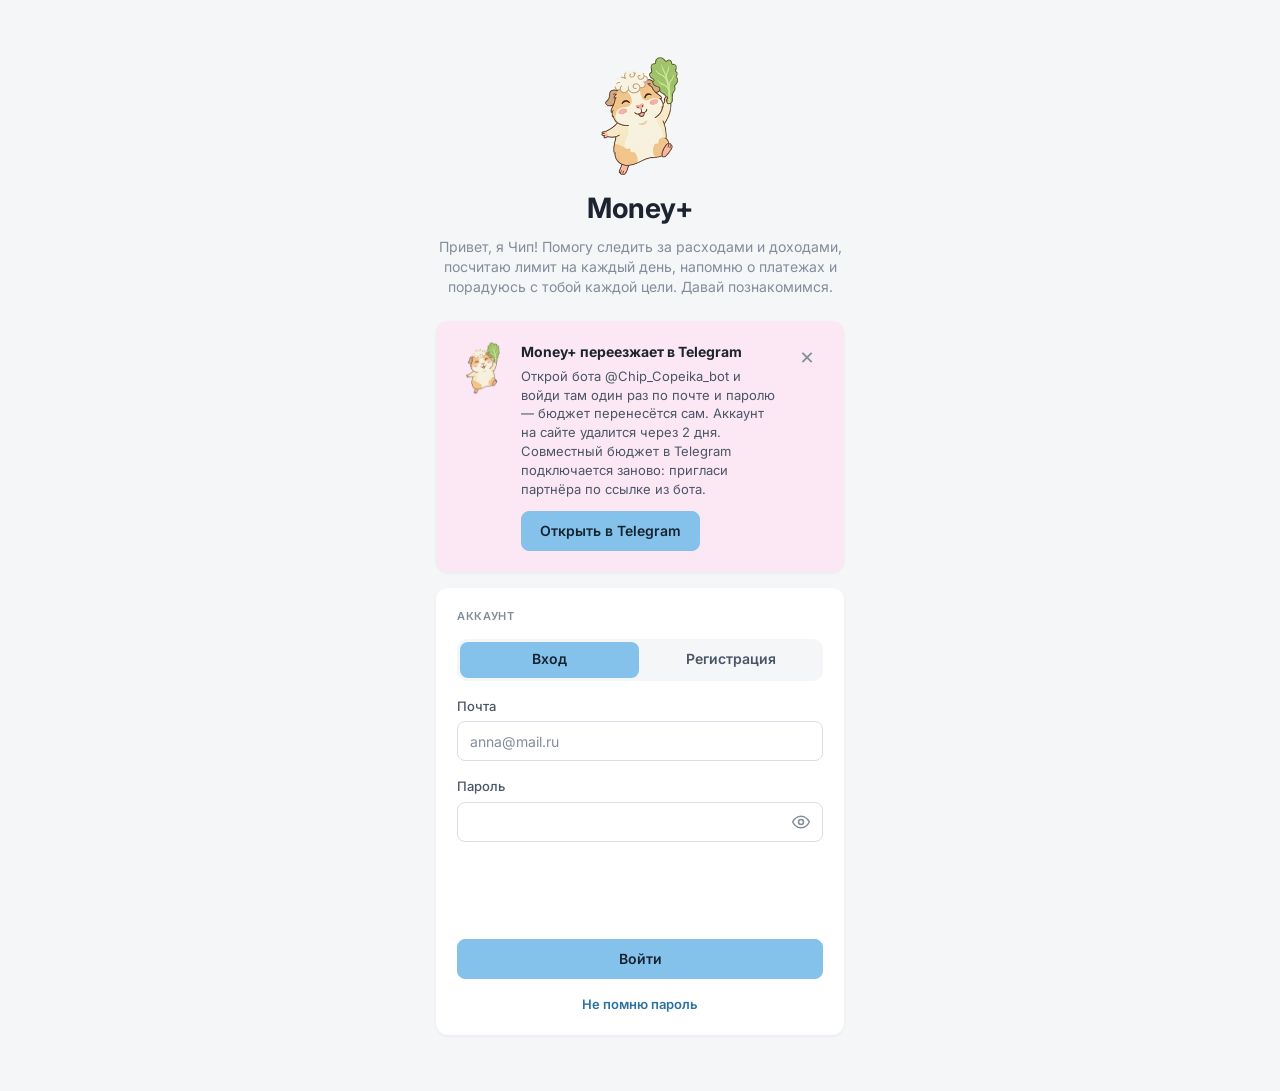
==== index.html @ 6220c26e "Сборка сайта" ====
<!doctype html>
<html lang="ru">
  <head>
    <meta charset="UTF-8" />
    <!-- личное приложение: не показывать в поиске и не использовать как источник (поисковики и AI-боты) -->
    <meta name="robots" content="noindex, nofollow, noarchive, nosnippet, noimageindex" />
    <!-- maximum-scale и user-scalable — без увеличения страницы щипком и при нажатии на поле ввода -->
    <meta name="viewport" content="width=device-width, initial-scale=1, maximum-scale=1, user-scalable=no, viewport-fit=cover" />
    <!-- цвет системной панели совпадает с верхней панелью сайта -->
    <meta name="theme-color" content="#ffffff" media="(prefers-color-scheme: light)" />
    <meta name="theme-color" content="#1d2530" media="(prefers-color-scheme: dark)" />
    <!-- iPhone: открывать с экрана «Домой» как отдельное приложение -->
    <meta name="apple-mobile-web-app-capable" content="yes" />
    <meta name="mobile-web-app-capable" content="yes" />
    <meta name="apple-mobile-web-app-title" content="Money+" />
    <meta name="apple-mobile-web-app-status-bar-style" content="default" />
    <link rel="apple-touch-icon" href="./icons/apple-touch-icon.png" />
    <link rel="icon" href="data:image/svg+xml,%3Csvg xmlns='http://www.w3.org/2000/svg' viewBox='-3 -3 30 30'%3E%3Crect x='-3' y='-3' width='30' height='30' rx='8' fill='%23eb84c2' fill-opacity='0.3'/%3E%3Cg fill='none' stroke='%23eb84c2' stroke-width='1.9' stroke-linecap='round' stroke-linejoin='round'%3E%3Cpath d='M14.5 5.5H10.5C9.094 5.5 7.726 5.955 6.601 6.799C5.475 7.642 4.654 8.827 4.26 10.177C3.865 11.527 3.919 12.968 4.413 14.284C4.907 15.601 5.815 16.721 7 17.478L7.288 19.216C7.358 19.639 7.393 19.851 7.49 20.014C7.603 20.203 7.775 20.349 7.98 20.43C8.158 20.5 8.372 20.5 8.802 20.5C9.199 20.5 9.398 20.5 9.566 20.438C9.761 20.366 9.928 20.235 10.045 20.064C10.145 19.916 10.195 19.724 10.291 19.337L10.5 18.5H13.5L13.71 19.337C13.806 19.723 13.854 19.917 13.955 20.064C14.072 20.235 14.239 20.366 14.434 20.438C14.602 20.5 14.801 20.5 15.198 20.5C15.628 20.5 15.842 20.5 16.019 20.43C16.224 20.349 16.396 20.203 16.509 20.014C16.607 19.851 16.642 19.639 16.712 19.216L17 17.478C18.118 16.764 18.992 15.725 19.502 14.5L20.392 14.322C21.162 14.168 21.547 14.091 21.773 13.814C22 13.538 22 13.145 22 12.361V12.061C22 11.311 22 10.937 21.788 10.665C21.576 10.395 21.213 10.303 20.485 10.121L20 10C20 8.5 18.833 7.167 18 6.5V3.5H17.736C16.366 3.5 15.113 4.274 14.5 5.5Z'/%3E%3Cpath d='M15.875 9.75H15.75M2 8V10C2 10.53 2.211 11.039 2.586 11.414C2.961 11.789 3.47 12 4 12M16 9.75C16 9.816 15.974 9.88 15.927 9.927C15.88 9.974 15.816 10 15.75 10C15.684 10 15.62 9.974 15.573 9.927C15.526 9.88 15.5 9.816 15.5 9.75C15.5 9.684 15.526 9.62 15.573 9.573C15.62 9.526 15.684 9.5 15.75 9.5C15.816 9.5 15.88 9.526 15.927 9.573C15.974 9.62 16 9.684 16 9.75Z'/%3E%3C/g%3E%3C/svg%3E" />
    <link rel="preconnect" href="https://fonts.googleapis.com" />
    <link rel="preconnect" href="https://fonts.gstatic.com" crossorigin />
    <link href="https://fonts.googleapis.com/css2?family=Inter:wght@400;500;600;700;800&display=swap" rel="stylesheet" />
    <title>Money+</title>
    <script type="module" crossorigin src="./assets/index-bLf1wdn5.js"></script>
    <link rel="stylesheet" crossorigin href="./assets/index-Do-2BGLu.css">
  <link rel="manifest" href="./manifest.webmanifest"></head>
  <body>
    <div id="root"></div>
  </body>
</html>
---- assets/index-Do-2BGLu.css ----
:root{--pink: #eb84c2;--green: #c2eb84;--blue: #84c2eb;--ink: #16232f;--bg: #f4f6f8;--bg-soft: #f7f9fb;--card: #ffffff;--text: #1c2430;--text-2: #4a5566;--muted: #838c9a;--line: #e9edf1;--input-line: #d8dee5;--accent: var(--blue);--accent-2: #2b72a0;--accent-soft: #e5f2fb;--highlight: #fce8f4;--on-accent: var(--ink);--hero: linear-gradient(135deg, var(--blue) 0%, #b6a6e0 50%, var(--pink) 100%);--hero-label: var(--ink);--bar: linear-gradient(90deg, var(--blue), var(--green));--brand-bg: rgb(235 132 194 / .3);--brand-fg: var(--pink);--shadow: 0 1px 3px rgb(22 35 47 / .06);--pop-shadow: 0 8px 30px rgb(22 35 47 / .16);--backdrop: rgb(22 35 47 / .45);--warn: #b7791f;--warn-soft: #fdf5e6;--danger: #c93f6a;--danger-soft: #fdecf2;--income: #4c7a12;--radius: 12px;color-scheme:light}@media(prefers-color-scheme:dark){:root{--bg: #141a21;--bg-soft: #18202a;--card: #1d2530;--text: #eef2f6;--text-2: #c3ccd6;--muted: #8f9aa8;--line: #2a3542;--input-line: #36424f;--accent: var(--blue);--accent-2: var(--blue);--accent-soft: #1f3443;--highlight: #3a2434;--on-accent: var(--ink);--hero-label: var(--ink);--shadow: none;--pop-shadow: 0 8px 30px rgb(0 0 0 / .45);--backdrop: rgb(0 0 0 / .55);--warn: #f0b04a;--warn-soft: #3a2f22;--danger: #f08aa8;--danger-soft: #45222f;--income: var(--green);color-scheme:dark}}*{box-sizing:border-box}body{margin:0;background:var(--bg);color:var(--text);font:14px/1.45 Inter,system-ui,-apple-system,Segoe UI,Roboto,sans-serif;-webkit-tap-highlight-color:transparent}button,input,select{font:inherit;color:inherit}button{cursor:pointer}button:disabled{cursor:default;opacity:.45}h1,h2,h3{margin:0}.neg{color:var(--danger)}.pos{color:var(--income)}.muted{color:var(--muted);font-weight:400}.small{font-size:12px}.hint{color:var(--muted);font-size:13px;margin:0}.empty{color:var(--muted);text-align:center;padding:20px 0;margin:0}.error{color:var(--danger);font-size:12px}.topbar{position:sticky;top:0;z-index:5;background:var(--card);border-bottom:1px solid var(--line)}.topbar-inner{max-width:1200px;margin:0 auto;height:60px;padding:0 24px;display:flex;align-items:center;gap:24px}.brand{display:flex;align-items:center;gap:10px;background:none;border:none;padding:0}.brand-name{font-weight:700;font-size:16px}.brand-mark{width:32px;height:32px;border-radius:9px;flex:none;display:grid;place-items:center;background:var(--brand-bg);color:var(--brand-fg);font-weight:800;font-size:17px}.brand-mark.big{width:56px;height:56px;border-radius:16px;font-size:28px;margin:0 auto 16px}.topnav{display:flex;gap:4px;flex:1}.topnav button{background:none;border:none;border-radius:8px;padding:8px 12px;color:var(--text-2);font-weight:500}.topnav button:hover{background:var(--bg)}.topnav button.active{background:var(--accent-soft);color:var(--accent-2);font-weight:600}.top-actions{display:flex;align-items:center;gap:12px;margin-left:auto}.bell{position:relative;width:40px;height:40px;border-radius:50%;border:1px solid var(--input-line);background:var(--card);font-size:16px}.badge{position:absolute;top:-4px;right:-6px;background:var(--pink);color:var(--ink);font-size:11px;font-weight:700;min-width:18px;height:18px;border-radius:9px;padding:0 5px;line-height:18px}.avatar{width:38px;height:38px;border-radius:50%;flex:none;border:none;background:var(--green);color:var(--ink);font-weight:700;font-size:13px}.page{max-width:1200px;margin:0 auto;padding:24px 24px 48px}.page-head{display:flex;justify-content:space-between;align-items:flex-end;gap:16px;margin-bottom:20px;flex-wrap:wrap}.page-head h1{font-size:28px;font-weight:700;letter-spacing:-.01em}.page-sub{color:var(--muted);margin-top:4px}.page-sub:first-letter{text-transform:uppercase}.grid{display:grid;grid-template-columns:minmax(0,1fr) minmax(0,1fr);gap:16px;align-items:start}.col{display:flex;flex-direction:column;gap:16px;min-width:0}.plan-grid{display:grid;grid-template-columns:minmax(0,1fr) minmax(0,1fr);gap:16px;align-items:stretch}.plan-grid>.plan-wide{grid-column:1 / -1}.plan-calc .calc-row{padding:10px 0}.plan-calc .calc-row.sub{padding:0 0 10px;margin-top:-6px}.plan-calc .calc-row.total{padding-top:14px}@media(max-width:900px){.plan-grid{grid-template-columns:minmax(0,1fr)}}.card{background:var(--card);border-radius:var(--radius);padding:20px;box-shadow:var(--shadow);border:1px solid transparent}.card-head{display:flex;justify-content:space-between;align-items:center;gap:8px;margin-bottom:14px}.card-title{display:flex;align-items:center;gap:6px;font-size:11px;font-weight:600;letter-spacing:.06em;text-transform:uppercase;color:var(--muted)}.card-tools{margin-bottom:12px}.banner{display:flex;flex-direction:column;gap:4px;width:100%;text-align:left;background:var(--highlight);margin-bottom:16px}.banner span{color:var(--text-2);font-size:13px}.note{background:var(--bg-soft);border-radius:8px;padding:12px 14px;margin-top:14px;color:var(--text-2);font-size:13px}.hero{background:var(--hero);color:var(--on-accent);padding:28px 24px}.hero.over{background:var(--danger);color:#fff}.hero.over .hero-label{color:#fff}.hero-label{color:var(--hero-label);font-weight:500}.hero-value{font-size:40px;font-weight:700;letter-spacing:-.02em;margin:6px 0}.hero-sub{opacity:.85;font-size:13px}.hero{display:flex;flex-direction:column;align-items:flex-start}.hero-row{display:flex;align-items:stretch;gap:32px;align-self:stretch}.hero-main{flex:none;display:flex;flex-direction:column;align-items:flex-start}.hero-side{flex:1;min-width:0;display:flex;flex-direction:column;justify-content:center;padding-left:32px;border-left:1px solid currentColor;border-left-color:color-mix(in srgb,currentColor 30%,transparent)}.hero-fact{display:flex;justify-content:space-between;align-items:baseline;gap:12px;padding:14px 0}.hero-fact+.hero-fact{border-top:1px solid color-mix(in srgb,currentColor 30%,transparent)}.hero-fact span{font-size:14px;opacity:.85}.hero-fact strong{font-size:26px;font-weight:700;letter-spacing:-.01em}@media(max-width:600px){.hero-row{gap:16px}.hero-side{padding-left:16px}.hero-fact{flex-direction:column;align-items:flex-start;gap:2px;padding:8px 0}.hero-fact span{font-size:12px}.hero-fact strong{font-size:16px}}.stats{display:grid;grid-template-columns:minmax(0,1fr) minmax(0,1fr);gap:16px}.stats.wide{margin-bottom:16px}.stat .card-head{margin-bottom:6px}.stat-value{font-size:22px;font-weight:700}.stat-sub{color:var(--muted);font-size:12px;margin-top:2px}.help{position:relative;display:inline-grid;place-items:center;width:16px;height:16px;border-radius:50%;border:1.5px solid var(--accent-2);color:var(--accent-2);font-size:10px;font-weight:700;letter-spacing:0;cursor:help;flex:none}.help-pop{position:fixed;z-index:60;background:var(--card);color:var(--text);box-shadow:var(--pop-shadow);border-radius:10px;padding:12px 14px;font-size:13px;font-weight:400;line-height:1.45;text-transform:none;letter-spacing:normal;text-align:left;white-space:normal;pointer-events:auto}.help-pop:before{content:"";position:absolute;top:-6px;left:calc(var(--arrow, 24px) - 6px);width:12px;height:12px;background:var(--card);transform:rotate(45deg);box-shadow:-2px -2px 4px #0000000a}.help-pop.above:before{top:auto;bottom:-6px;box-shadow:2px 2px 4px #0000000a}.btn{display:inline-flex;align-items:center;justify-content:center;gap:6px;height:40px;padding:0 18px;border-radius:8px;border:1px solid var(--input-line);background:var(--card);font-weight:600;white-space:nowrap}.btn.primary{background:var(--accent);border-color:var(--accent);color:var(--on-accent)}.btn.primary:hover:not(:disabled){filter:brightness(.93)}.btn.outline{border-color:var(--accent-2);color:var(--accent-2)}.btn.outline:hover:not(:disabled){background:var(--accent-soft)}.btn.danger{color:var(--danger);border-color:var(--input-line)}.btn.small{height:32px;padding:0 12px;font-size:13px}.btn.wide{width:100%;white-space:normal;text-align:center;height:auto;min-height:40px;padding-top:8px;padding-bottom:8px}.btn-row{display:flex;gap:8px;flex-wrap:wrap}.add-btn{width:100%;height:48px;font-size:15px}.add-line{width:100%;margin-top:12px}.link{background:none;border:none;color:var(--accent-2);padding:0;font-size:13px;font-weight:600}.icon-btn{background:none;border:none;font-size:18px;width:32px;height:32px;border-radius:8px;color:var(--muted);flex:none}.icon-btn:hover:not(:disabled){background:var(--bg);color:var(--text)}.fab{position:fixed;right:16px;bottom:84px;z-index:4;background:var(--accent);color:var(--on-accent);border:none;border-radius:28px;padding:14px 22px;font-weight:600;font-size:15px;box-shadow:0 6px 20px #16232f40}.seg{display:grid;grid-auto-flow:column;grid-auto-columns:1fr;background:var(--bg);border-radius:10px;padding:3px;gap:3px}.seg button{border:none;background:none;border-radius:8px;height:36px;padding:0 14px;font-weight:600;color:var(--text-2)}.seg button:hover:not(.active):not(:disabled){color:var(--text)}.seg button.active{background:var(--accent);color:var(--on-accent)}.toggle{position:relative;display:inline-flex;align-items:center;gap:10px;cursor:pointer;flex:none}.toggle input{position:absolute;opacity:0;width:0;height:0}.toggle-track{width:38px;height:22px;border-radius:11px;background:var(--input-line);position:relative;transition:background .15s}.toggle-track:after{content:"";position:absolute;top:3px;left:3px;width:16px;height:16px;border-radius:50%;background:#fff;box-shadow:0 1px 2px #0003;transition:transform .15s}.toggle input:checked+.toggle-track{background:var(--accent-2)}.toggle input:checked+.toggle-track:after{transform:translate(16px)}.toggle input:focus-visible+.toggle-track{outline:2px solid var(--accent-2);outline-offset:2px}.form{display:grid;gap:16px}label{display:grid;gap:6px;font-size:13px;color:var(--text-2);font-weight:500}.label-line{display:flex;align-items:center;gap:6px}.savings-field{display:grid;gap:6px;font-size:13px;color:var(--text-2);font-weight:500}.savings-field>*{min-width:0;max-width:100%}.savings-field .seg{margin-left:auto;padding:2px}.savings-field .seg button{height:26px;padding:0 10px;font-size:13px}.field-label{font-size:13px;color:var(--text-2);font-weight:500;margin-bottom:6px}.row{display:grid;grid-template-columns:1fr 1fr;gap:12px}input,select{width:100%;height:40px;padding:0 12px;border:1px solid var(--input-line);border-radius:8px;background:var(--card);font-size:14px;color:var(--text);font-weight:400}input::placeholder{color:var(--muted)}input:focus,select:focus{outline:none;border-color:var(--accent-2);box-shadow:0 0 0 3px var(--accent-soft)}.money-input{position:relative}.money-input input{padding-right:30px}.money-input span{position:absolute;right:12px;top:50%;transform:translateY(-50%);color:var(--muted);pointer-events:none}.chips{display:flex;flex-wrap:wrap;gap:8px}.chip{border:1px solid var(--input-line);background:var(--card);border-radius:8px;padding:6px 12px;font-size:13px}.chip:hover{border-color:var(--accent-2)}.chip.active{background:var(--accent-soft);border-color:var(--accent-2);color:var(--accent-2);font-weight:600}.chip.add{border-style:dashed;border-color:var(--accent-2);color:var(--accent-2)}.new-cat{display:flex;gap:8px;align-items:center;margin-top:10px}.form-actions{display:flex;flex-direction:row-reverse;justify-content:flex-end;gap:8px}.list{list-style:none;margin:0;padding:0}.list-item{display:flex;align-items:center;gap:12px;padding:12px 8px;margin:0 -8px;border-radius:8px}.list-item+.list-item{border-top:1px solid var(--line)}.list-item.clickable{cursor:pointer}.list-item.clickable:hover{background:var(--bg-soft)}.list-item.overdue{background:var(--danger-soft);border-top-color:transparent}.list-item.soon{background:var(--warn-soft);border-top-color:transparent}.list-item.overdue+.list-item,.list-item.soon+.list-item{border-top-color:transparent}.list-item.inactive{opacity:.5}.grow{flex:1;min-width:0}.title{font-weight:500;overflow:hidden;text-overflow:ellipsis;white-space:nowrap}.sub{color:var(--muted);font-size:12px}.right{display:flex;flex-direction:column;align-items:flex-end;gap:6px}.amount{font-weight:600;white-space:nowrap}.days section+section{margin-top:16px}.day-head{display:flex;justify-content:space-between;color:var(--muted);font-size:12px;font-weight:500;padding-bottom:4px}.day-head span:first-child:first-letter{text-transform:uppercase}.cats{list-style:none;padding:0;margin:0;display:grid;gap:2px}.cat{padding:8px;border-radius:8px;margin:0 -8px}.cat.clickable{cursor:pointer}.cat.clickable:hover{background:var(--bg-soft)}.cat.active{background:var(--accent-soft)}.cat-line{display:flex;justify-content:space-between;gap:8px;margin-bottom:6px}.progress{height:6px;background:var(--line);border-radius:3px;overflow:hidden}.progress-fill{height:100%;border-radius:3px;background:var(--bar)}.progress-fill.warn{background:var(--warn)}.progress-fill.over{background:var(--danger)}.edit-cat{padding:8px;gap:8px}.edit-cat input{height:36px}.edit-cat .money-input{width:140px;flex:none}.edit-cat .money-input input::placeholder{font-size:12px}.calc-row{display:flex;justify-content:space-between;padding:4px 0}.calc-row.sub{color:var(--muted);font-size:12px;padding-top:0}.calc-row.total{border-top:1px solid var(--line);margin-top:8px;padding-top:12px;font-weight:700;font-size:15px}.month-switch{display:flex;align-items:center;gap:4px;background:var(--card);border-radius:10px;padding:4px;box-shadow:var(--shadow)}.month-switch span{min-width:130px;text-align:center;font-weight:600}.month-switch span:first-letter{text-transform:uppercase}.goal-grid{display:grid;grid-template-columns:repeat(auto-fill,minmax(300px,1fr));gap:16px}.goal-head{display:flex;align-items:center;gap:12px;cursor:pointer}.goal-amounts{margin:16px 0 8px;font-size:20px}.goal-note{color:var(--text-2);font-size:13px;margin:10px 0 16px}.goal.done{border-color:var(--income)}.goal.done .goal-note{color:var(--income);font-weight:600}.goal-mini .cat-line{margin-bottom:6px}.empty-goals{text-align:center;color:var(--muted)}.add-card{display:flex;flex-direction:column;align-items:center;justify-content:center;gap:8px;min-height:180px;border:1.5px dashed var(--accent-2);background:transparent;box-shadow:none;color:var(--accent-2);font-weight:600}.add-card:hover{background:var(--accent-soft)}.add-plus{font-size:28px;line-height:1}.modal-backdrop{position:fixed;inset:0;z-index:10;background:var(--backdrop);display:flex;align-items:center;justify-content:center;padding:16px}.modal{background:var(--card);width:100%;max-width:520px;max-height:92vh;max-height:92dvh;overflow-y:auto;overscroll-behavior:contain;border-radius:16px;box-shadow:var(--pop-shadow);overflow-x:hidden}.modal-head{display:flex;justify-content:space-between;align-items:center;padding:18px 24px;border-bottom:1px solid var(--line)}.modal-head h2{font-size:18px;font-weight:700}.modal>.form{padding:20px 24px 24px}.modal .form-actions{position:sticky;bottom:0;background:var(--card);margin:4px -24px -24px;padding:16px 24px;border-top:1px solid var(--line)}.welcome{max-width:440px;margin:0 auto;padding:56px 16px;text-align:center}.welcome h1{font-size:28px}.welcome .page-sub{margin:8px 0 24px}.welcome .card{text-align:left}.tabs{display:none;position:fixed;left:0;right:0;bottom:0;z-index:5;justify-content:center;background:var(--card);border-top:1px solid var(--line);padding-bottom:max(env(safe-area-inset-bottom,0px),var(--tg-safe-area-inset-bottom, 0px))}.tabs button{flex:1;max-width:120px;background:none;border:none;display:flex;flex-direction:column;align-items:center;padding:8px 0 10px;font-size:11px;color:var(--muted)}.tabs button.active{color:var(--accent-2);font-weight:600}.tab-icon{position:relative;display:grid;place-items:center;height:24px}.mobile-only{display:none}@media(max-width:900px){.topnav,.add-top{display:none}.grid{grid-template-columns:minmax(0,1fr)}.home-grid{display:flex;flex-direction:column;align-items:stretch}.home-grid .col{display:contents}.home-grid .recent{order:1}.home-grid .tools{order:2}.tabs{display:flex}.mobile-only{display:inline-flex}.page{padding:16px 16px 120px}.topbar-inner{padding:0 16px}}@media(min-width:901px){.fab{display:none}}@media(max-width:600px){.page-head h1{font-size:24px}.page-head{align-items:flex-start}.card{padding:16px}.hero-value{font-size:34px}.stats{gap:12px}.stat-value{font-size:18px}.row{grid-template-columns:1fr}.edit-cat .money-input{width:110px}.goal-grid{grid-template-columns:1fr}.modal-backdrop{align-items:flex-end;padding:0}.modal{border-radius:16px 16px 0 0;max-height:94vh;max-height:94dvh}.modal>.form{padding:16px 16px calc(16px + env(safe-area-inset-bottom))}.modal-head{padding:14px 16px}.modal .form-actions{margin:4px -16px calc(-16px - env(safe-area-inset-bottom));padding:12px 16px calc(12px + env(safe-area-inset-bottom))}}.icon{display:block;flex:none}.ico-box{width:38px;height:38px;border-radius:10px;flex:none;display:grid;place-items:center;background:var(--accent-soft);color:var(--accent-2)}.ico-box.lg{width:46px;height:46px;border-radius:12px}.big-icon{margin:0 auto 10px;color:var(--accent-2)}.cat-name{display:inline-flex;align-items:center;gap:8px}.cat-name .icon,.card-title .icon{color:var(--accent-2)}.topnav button{display:inline-flex;align-items:center;gap:8px}.bell{display:grid;place-items:center;color:var(--accent-2)}.btn .icon{margin-left:-2px}.chip{display:inline-flex;align-items:center;gap:6px}.chip .icon{color:var(--accent-2)}.chip.active .icon{color:inherit}.icon-picker{position:relative;flex:none}.icon-picker-btn{width:40px;height:40px;border-radius:8px;display:grid;place-items:center;border:1px solid var(--input-line);background:var(--accent-soft);color:var(--accent-2)}.edit-cat .icon-picker-btn{width:36px;height:36px}.icon-picker-btn:hover{border-color:var(--accent-2)}.icon-picker-pop{position:absolute;top:calc(100% + 6px);left:0;z-index:30;display:grid;grid-template-columns:repeat(6,40px);gap:4px;background:var(--card);border-radius:12px;padding:8px;box-shadow:var(--pop-shadow)}.icon-picker-pop button{width:40px;height:40px;border-radius:8px;border:none;display:grid;place-items:center;background:none;color:var(--text-2)}.icon-picker-pop button:hover{background:var(--bg);color:var(--accent-2)}.icon-picker-pop button.active{background:var(--accent);color:var(--on-accent)}.topbar{padding-top:calc(max(env(safe-area-inset-top,0px),var(--tg-safe-area-inset-top, 0px)) + var(--tg-content-safe-area-inset-top, 0px))}.topbar-inner{padding-left:max(24px,env(safe-area-inset-left,0px));padding-right:max(24px,env(safe-area-inset-right,0px))}.fab{bottom:calc(84px + env(safe-area-inset-bottom,0px));right:max(16px,env(safe-area-inset-right,0px))}.tabs{padding-left:env(safe-area-inset-left,0px);padding-right:env(safe-area-inset-right,0px)}@media(max-width:900px){.topbar-inner{padding-left:max(16px,env(safe-area-inset-left,0px));padding-right:max(16px,env(safe-area-inset-right,0px))}.page{padding-left:max(16px,env(safe-area-inset-left,0px));padding-right:max(16px,env(safe-area-inset-right,0px));padding-bottom:calc(120px + env(safe-area-inset-bottom,0px))}}.install-hint{display:flex;align-items:flex-start;gap:12px;flex-direction:row}.install-hint .ico-box{background:var(--card)}.install-hint .grow{display:flex;flex-direction:column;gap:4px}.install-hint .inline-icon{display:inline-block;vertical-align:-4px;color:var(--accent-2)}.welcome .install-hint{text-align:left;margin-bottom:16px}.form.compact{gap:16px}.form.compact .chips{gap:6px}.form.compact .chip{padding:5px 10px}.form.compact .field-label{margin-bottom:6px}.form.compact .seg button{height:34px}.modal-head{padding-top:14px;padding-bottom:14px}.modal>.form.compact{padding-top:16px}html{-webkit-text-size-adjust:100%;touch-action:pan-x pan-y}@media(pointer:coarse){input,select{font-size:16px}}.debt .cat-line{margin-bottom:6px;align-items:baseline}.debt .sub{margin-top:6px}.debt .btn{flex:none}.debt.inactive .progress-fill{background:var(--income)}:root{--c1: #2f7fb8;--c2: #d97a1f;--c3: #d9569f;--c4: #6a9a1f;--c5: #7c5cc4;--c6: #1f9a8a;--c-other: #b4bcc6;--c-prev: #b4bcc6}@media(prefers-color-scheme:dark){:root{--c1: #4a97d0;--c2: #c87f35;--c3: #d46aa8;--c4: #74a02e;--c5: #9479d6;--c6: #2fa392;--c-other: #5b6775;--c-prev: #6b7684}}.chart{position:relative;width:100%}.chart svg{display:block;overflow:visible}.chart .grid{stroke:var(--line);stroke-width:1}.chart .axis{fill:var(--muted);font-size:11px}.chart .mark{fill:var(--text-2);font-size:11px;font-weight:600}.chart .col path{transition:opacity .1s}.chart .col.hover path{opacity:.75}.chart .col.future path{opacity:.35}.chart .hit{fill:transparent;cursor:pointer;outline:none}.chart .hit:focus-visible{fill:var(--accent-soft);opacity:.5}.chart .line{fill:none;stroke-width:2;stroke-linejoin:round;stroke-linecap:round}.chart .dot{stroke:var(--card);stroke-width:2}.chart .crosshair{stroke:var(--muted);stroke-width:1}.chart-tip{position:absolute;z-index:3;transform:translate(-50%,-100%);background:var(--card);color:var(--text);box-shadow:var(--pop-shadow);border-radius:8px;padding:8px 10px;font-size:12px;line-height:1.35;display:grid;gap:2px;pointer-events:none;width:max-content;max-width:min(240px,calc(100vw - 32px))}.chart-tip strong{font-size:13px}.chart-tip span{color:var(--text-2);display:flex;align-items:center;gap:6px}.chart-tip .tip-title{color:var(--muted)}.legend{display:flex;flex-wrap:wrap;gap:6px 16px;margin-bottom:8px;font-size:12px;color:var(--text-2)}.legend span{display:inline-flex;align-items:center;gap:6px}.legend span:first-letter{text-transform:uppercase}.key{display:inline-block;width:14px;height:3px;border-radius:2px;flex:none}.swatch{display:inline-block;width:9px;height:9px;border-radius:50%;flex:none}.donut{position:relative;width:168px;height:168px;margin:0 auto 16px}.donut .slice{cursor:pointer;transition:opacity .15s;outline:none}.donut .slice.dim{opacity:.35}.donut .slice:focus-visible{opacity:.75}.donut-center{position:absolute;inset:28px;display:flex;flex-direction:column;align-items:center;justify-content:center;text-align:center;pointer-events:none}.donut-value{font-size:18px;font-weight:700;letter-spacing:-.01em}.donut-label{font-size:12px;color:var(--muted);max-width:100px;overflow:hidden;text-overflow:ellipsis;white-space:nowrap}.compare-sub{margin:-6px 0 12px}.compare-sub:first-letter{text-transform:uppercase}.compare-total{display:flex;justify-content:space-between;align-items:baseline;gap:12px;margin-bottom:10px;flex-wrap:wrap}.compare-total strong{font-size:18px}.compare-total .stat-sub{font-size:13px;margin:0}.compare-head{margin:16px 0 6px}.stat-sub .pos,.stat-sub .neg{font-weight:600}.period{display:flex;align-items:center;gap:10px;flex-wrap:wrap}.period .seg button{height:32px;padding:0 12px;font-size:13px}.period-dates{display:flex;align-items:center;gap:6px}.period-dates input{width:150px;height:36px}.icon-picker-pop{max-height:50vh;overflow-y:auto}@media(max-width:600px){.page-head .period,.period .seg{width:100%}.period .month-switch{width:100%;justify-content:space-between}.period .month-switch span{flex:1}.period-dates{width:100%}.period-dates input{flex:1;width:auto;min-width:0}.donut{width:150px;height:150px}}.icon-btn .icon{margin:0 auto}.mascot{position:fixed;z-index:4;right:max(20px,env(safe-area-inset-right,0px));bottom:env(safe-area-inset-bottom,0px);--chip-up: -18px;transition-property:transform;transition-timing-function:ease-in-out;pointer-events:none}.mascot-pose{transform:translateY(var(--chip-up));transition:transform .35s ease}.mascot-pose.peek{transform:translateY(55%)}.mascot-pose.away{transform:translateY(115%)}.mascot-chip{display:block;width:84px;height:84px;padding:0;margin-left:auto;background:none;border:none;pointer-events:auto;-webkit-tap-highlight-color:transparent;transform-origin:50% 100%;animation:chip-breathe 3.2s ease-in-out infinite}.mascot-chip.walking{animation:chip-walk .4s ease-in-out infinite}.mascot-chip img{display:block;width:100%;height:100%;object-fit:contain;filter:drop-shadow(0 1px 2px rgb(22 35 47 / .15));user-select:none;-webkit-user-select:none;-webkit-touch-callout:none;animation:chip-hop .5s ease-out}.mascot-bubble{position:absolute;right:6px;bottom:calc(100% + 6px - var(--chip-up));width:max-content;max-width:min(250px,calc(100vw - 40px));padding:10px 14px;border-radius:14px 14px 4px;background:var(--card);color:var(--text);border:1px solid var(--line);box-shadow:var(--pop-shadow);font-size:14px;line-height:1.35;text-align:left;pointer-events:auto;animation:bubble-in .2s ease-out}.mascot-go{background:none;border:none;padding:0;text-align:left}.mascot-go span{color:var(--accent-2);font-weight:700}@keyframes chip-breathe{50%{transform:scale(1.03,.97)}}@keyframes chip-walk{0%,to{transform:translateY(0) rotate(-3deg)}50%{transform:translateY(-6px) rotate(3deg)}}@keyframes chip-hop{35%{transform:translateY(-16px)}65%{transform:translateY(0) scale(1.06,.94)}}@keyframes bubble-in{0%{opacity:0;transform:translateY(6px) scale(.96)}}@media(max-width:900px){.mascot{right:max(12px,env(safe-area-inset-right,0px));bottom:calc(58px + env(safe-area-inset-bottom,0px));--chip-up: 0px}.mascot.raised{bottom:calc(128px + env(safe-area-inset-bottom,0px))}.mascot-chip{width:64px;height:64px}}@media(prefers-reduced-motion:reduce){.mascot,.mascot-chip,.mascot-chip img,.mascot-bubble,.mascot-pose{animation:none;transition:none!important}}.welcome-chip{display:block;width:120px;height:120px;margin:0 auto 12px}@media(min-width:901px){.page{padding-bottom:80px}}.level-card{display:flex;align-items:center;gap:16px;margin-bottom:16px}.level-card img{width:72px;height:72px;flex:none}.level-card .title{font-size:16px;font-weight:600}.level-mini{margin-bottom:8px}.level-next{margin-top:6px}.quest .title,.lesson .title{white-space:normal}.quest-why{margin-top:-2px;line-height:1.4}.quest-progress{display:flex;align-items:center;gap:10px;margin-top:8px}.quest-progress .progress{flex:1}.quest-progress .sub{flex:none}.quest-claim{height:34px;padding:0 14px;flex:none}.quest.ready{background:var(--accent-soft);border-top-color:transparent}.quest.ready+.list-item{border-top-color:transparent}.quest.done{opacity:.55}.quest.done .ico-box,.lesson.done .ico-box{background:var(--income);color:#fff}.lesson+.lesson{border-top:1px solid var(--line)}.lesson-head{width:calc(100% + 16px);background:none;border:none;text-align:left;border-radius:8px;cursor:pointer}.lesson-head:hover{background:var(--bg-soft)}.lesson-head .cat-line{margin-bottom:0;align-items:center}.lesson-body{padding:0 0 14px 50px;font-size:14px;line-height:1.45}.lesson-body p{margin:0 0 10px}.lesson-q{font-weight:600}.lesson-options{display:flex;flex-direction:column;gap:8px;margin-bottom:10px}.lesson-options .btn{justify-content:flex-start;height:auto;min-height:40px;padding:8px 14px;text-align:left}.lesson-options .btn.right{border-color:var(--income);color:var(--income);font-weight:600;opacity:1}.lesson-options .btn.wrong{border-color:var(--danger);color:var(--danger);text-decoration:line-through}.lesson-ok{color:var(--income)}.lesson-no{color:var(--danger)}@media(max-width:600px){.lesson-body{padding-left:0}}.tabs{display:none;grid-auto-flow:column;grid-auto-columns:minmax(0,120px);justify-content:center}.tabs button{min-width:0;max-width:none;padding:8px 2px 10px;font-size:10px;letter-spacing:-.01em}.tab-label{display:block;max-width:100%;overflow:hidden;text-overflow:ellipsis;white-space:nowrap}@media(max-width:900px){.tabs{display:grid}}.chip.tpl{background:var(--bg-soft);border-color:transparent}.chip.tpl:hover{border-color:var(--accent-2)}.chip.tpl .muted{font-size:12px}.profile-extra{padding:0 24px 24px}.releases{padding:8px 24px 24px;display:grid;gap:20px}.release+.release{border-top:1px solid var(--line);padding-top:20px}.release-head{display:grid;gap:2px;margin-bottom:8px}.release-head h3{font-size:16px;font-weight:700;text-wrap:balance}.release-date{font-size:11px;font-weight:600;letter-spacing:.06em;text-transform:uppercase;color:var(--muted)}.release ul{margin:0;padding-left:18px;display:grid;gap:6px;color:var(--text-2)}.update-pill{display:flex;align-items:center;gap:4px;max-width:100%;width:fit-content;margin:-4px 0 14px;padding:2px 4px 2px 12px;border-radius:999px;background:var(--accent-soft);color:var(--muted);font-size:13px}.update-pill-open{display:flex;align-items:center;gap:8px;min-width:0;background:none;border:0;padding:4px 0;color:inherit;font:inherit;cursor:pointer}.update-pill-text{overflow:hidden;text-overflow:ellipsis;white-space:nowrap}.update-pill-link{color:var(--accent-2);font-weight:600;white-space:nowrap}.update-pill-close{background:none;border:0;color:var(--muted);font-size:12px;padding:4px 8px;cursor:pointer}.stat-more{display:inline-block;margin-top:6px;font-size:13px}.ops-open{margin:0 0 16px}.ops-tools{display:flex;flex-wrap:wrap;gap:10px;align-items:center;margin-bottom:10px}.ops-search{flex:1 1 240px;min-width:0}.ops-tools select{flex:0 1 220px;min-width:0}.ops-summary{margin-bottom:8px}.hero-more{margin-top:10px;padding:0;background:none;border:0;color:inherit;font:inherit;font-size:13px;font-weight:600;text-decoration:underline;text-underline-offset:3px;opacity:.85;cursor:pointer}@media(max-width:600px){.profile-extra{padding:0 16px 16px}.releases{padding:4px 16px calc(16px + env(safe-area-inset-bottom,0px))}}.profile-extra{display:grid;gap:8px}.together{padding:20px 24px 24px;display:grid;grid-template-columns:minmax(0,1fr);gap:24px}.together>section{display:grid;grid-template-columns:minmax(0,1fr);gap:10px}.together .card-title{margin:0}.together-intro{padding:16px 24px 0}.modal>.together-intro+.form{padding-top:12px}.welcome .together-intro{padding:0 0 12px}.welcome-skip{display:block;margin:16px auto 0}.avatar.small{width:32px;height:32px;display:grid;place-items:center;font-size:12px}.invite{display:grid;gap:10px}.invite input{width:100%;font-size:13px}.goal-badge{display:inline-block;margin-left:8px;padding:1px 8px;border-radius:10px;background:var(--accent-soft);color:var(--text-2);font-size:11px;font-weight:600}.goal-parts{color:var(--muted);font-size:12px;margin-top:8px}@media(max-width:600px){.together{padding:16px 16px calc(16px + env(safe-area-inset-bottom,0px))}.together-intro{padding:12px 16px 0}}.head-actions{display:flex;align-items:center;gap:8px;flex-wrap:wrap}.import{padding:16px 24px 0;display:grid;gap:14px}.import-pick{display:grid;gap:10px;justify-items:start}.import-tools{display:flex;justify-content:space-between;align-items:center}.import-list{list-style:none;margin:0;padding:0;display:grid;gap:6px}.import-row{display:flex;gap:10px;align-items:flex-start;padding:10px;border:1px solid var(--line);border-radius:10px}.import-row.off{opacity:.5}.import-row input[type=checkbox]{width:18px;height:18px;margin-top:2px;accent-color:var(--accent-2);flex:none}.import-line{display:flex;justify-content:space-between;align-items:center;gap:10px}.import-line+.import-line{margin-top:6px}.import-line select{width:auto;max-width:60%;height:32px;font-size:13px;padding:0 8px}.modal .import-actions{position:sticky;bottom:0;background:var(--card);margin:0 -24px;padding:14px 24px;border-top:1px solid var(--line);align-items:center}.import-done{display:grid;gap:10px;justify-items:center;text-align:center;padding:16px 0 24px}@media(max-width:600px){.import{padding:12px 16px 0}.modal .import-actions{margin:0 -16px;padding:12px 16px calc(12px + env(safe-area-inset-bottom,0px))}.head-actions{width:100%}}input[type=date],input[type=time],input[type=datetime-local]{-webkit-appearance:none;appearance:none;display:block;min-width:0;max-width:100%;line-height:38px;text-align:left}input[type=date]::-webkit-date-and-time-value{text-align:left;margin:0}label>*{min-width:0;max-width:100%}.scan{padding:16px 24px 24px;display:grid;gap:12px;justify-items:stretch}.scan-view{position:relative;border-radius:12px;overflow:hidden;background:#000;aspect-ratio:4 / 3;max-width:100%}.scan-view video{width:100%;height:100%;object-fit:cover;display:block}.scan-frame{position:absolute;inset:18% 22%;border-radius:14px;border:3px solid var(--pink);box-shadow:0 0 0 999px #00000059}.scan-note{position:absolute;inset:auto 0 12px;text-align:center;color:#fff;font-size:13px}@media(max-width:600px){.scan{padding:12px 16px calc(16px + env(safe-area-inset-bottom,0px))}}.level-card .cat-line,.level-mini .cat-line{align-items:flex-start}.level-card .title,.level-mini .title{white-space:normal;overflow:visible;text-overflow:clip;min-width:0}.level-card .cat-line .sub,.level-mini .cat-line .sub{flex:none;white-space:nowrap}@media(max-width:600px){.level-card{gap:12px;align-items:flex-start}.level-card img{width:56px;height:56px}}label.btn{cursor:pointer}label.btn.disabled{opacity:.6;pointer-events:none}.section-gap{margin-bottom:16px}.tiles{display:grid;grid-template-columns:repeat(auto-fill,minmax(140px,1fr));gap:10px}.tile{display:flex;flex-direction:column;align-items:flex-start;gap:6px;text-align:left;padding:12px;border-radius:10px;border:1px solid var(--line);background:var(--bg-soft);min-width:0}.tile:hover{border-color:var(--accent-2)}.tile.hot{background:var(--highlight);border-color:var(--pink)}.tile.add{border-style:dashed;border-color:var(--accent-2);color:var(--accent-2);background:transparent;justify-content:center}.tile-title{font-weight:600}.tile .sub{overflow-wrap:anywhere}.intro{text-align:center;color:var(--text-2)}.intro p{margin:0 0 14px}.stat-btn,.stats .stat .progress{margin-top:8px}.chips-hint{margin-top:12px}.chip:disabled{opacity:.45;cursor:not-allowed}.envelope.over{border-color:var(--danger)}.envelope.over .goal-note{color:var(--danger);font-weight:600}.envelope-warn{display:grid;gap:8px;padding:12px 14px;border-radius:10px;background:var(--warn-soft);color:var(--text)}.envelope-warn strong{color:var(--warn)}.chip-says{margin:0;font-size:15px;font-weight:500}.story-grid{display:grid;grid-template-columns:repeat(auto-fill,minmax(220px,1fr));gap:12px;margin-bottom:16px}.story{border-radius:16px;padding:18px;color:var(--ink);min-height:150px;display:flex;flex-direction:column;gap:4px}.story.blue{background:linear-gradient(135deg,var(--blue),#b6d9f2)}.story.pink{background:linear-gradient(135deg,var(--pink),#f4bede)}.story.green{background:linear-gradient(135deg,var(--green),#dcf3b8)}.story-label{margin-top:10px;font-size:13px;font-weight:500;opacity:.8}.story-value{font-size:26px;font-weight:800;letter-spacing:-.01em;line-height:1.15;overflow-wrap:anywhere}.story-sub{font-size:13px;opacity:.8}.share-btn{height:40px}@media(max-width:600px){.tiles{grid-template-columns:1fr 1fr}.story-grid{grid-template-columns:1fr 1fr;gap:10px}.story{padding:14px;min-height:130px}.story-value{font-size:20px}}.mascot-pose.pair{display:flex;align-items:flex-end;gap:2px}.mascot-pose.pair .mascot-chip{margin-left:0}.mascot-kopeyka{animation-delay:-1.6s}.mascot-kopeyka.walking{animation-delay:-.2s}.couple-empty{width:96px;height:96px;object-fit:contain;margin:0 auto 8px;display:block}.couple-mini{width:44px;height:44px;object-fit:contain;flex:none}.couple-cats{margin-top:12px}.couple-feed{font-size:14px;line-height:1.35}.import{grid-template-columns:minmax(0,1fr)}.import-list,.import-row,.import-row .grow,.import-line .title{min-width:0}.import-line .amount{flex:none}.captcha{min-height:65px}.settings-rows{display:grid;gap:8px;justify-items:stretch}.settings-rows .link{justify-self:center;margin-top:4px}.tech-info{margin:0;display:grid;gap:10px}.tech-info>div{display:grid;grid-template-columns:40% 1fr;gap:12px}.tech-info dt{color:var(--muted);font-size:13px}.tech-info dd{margin:0;font-size:13px;overflow-wrap:anywhere}@media(max-width:600px){.tech-info>div{grid-template-columns:1fr;gap:2px}}.import{padding-bottom:calc(16px + env(safe-area-inset-bottom,0px))}.import:has(.import-actions){padding-bottom:0}.import-pick{justify-items:stretch}html,body,.shell{overflow-x:clip;max-width:100%}.tabs{width:100%}.email-hint{display:grid;gap:4px;justify-items:start}.email-hint .link{text-align:left}.setting-row{display:flex;align-items:center;justify-content:space-between;gap:12px;color:var(--text);font-size:14px;font-weight:400}.password-field{position:relative;display:block}.password-field input{width:100%;padding-right:44px}.password-field .password-eye{position:absolute;top:50%;right:4px;transform:translateY(-50%);width:36px;height:36px;display:grid;place-items:center;background:none;border:none;border-radius:8px;color:var(--muted);padding:0}.password-field .password-eye[aria-pressed=true]{color:var(--accent-2)}.shop-add{display:flex;gap:8px}.shop-add input{flex:1;min-width:0}.shop-suggest{margin-top:12px}.shop-error{margin:10px 0 0}.shop-record{margin-bottom:12px}.shop-item{gap:10px}.shop-item .grow{cursor:pointer}.shop-item .title{white-space:normal;overflow-wrap:anywhere}.shop-check{flex:none;width:26px;height:26px;border-radius:50%;padding:0;border:2px solid var(--accent-2);background:transparent;display:grid;place-items:center}.shop-check.on{background:var(--income);border-color:var(--income)}.shop-check.on:after{content:"✓";color:#fff;font-weight:700;font-size:14px;line-height:1}.shop-item.done .title{text-decoration:line-through;color:var(--muted)}@media(pointer:coarse){.shop-check{width:30px;height:30px}}.badge.inline{position:static;display:inline-block;margin-left:2px}.bell.active{background:var(--accent-soft);border-color:var(--accent-soft)}.kb-search{margin-bottom:16px}.kb-search input{width:100%;max-width:520px}.kb-grid{display:grid;grid-template-columns:repeat(auto-fill,minmax(340px,1fr));gap:16px;align-items:start}.kb-article+.kb-article{border-top:1px solid var(--line)}.kb-title{width:100%;display:flex;justify-content:space-between;align-items:center;gap:12px;padding:12px 0;background:none;border:none;text-align:left;font-weight:500;color:var(--text)}.kb-chevron{color:var(--muted);font-size:20px;line-height:1;transition:transform .15s}.kb-article.open .kb-chevron{transform:rotate(90deg)}.kb-body{padding:0 0 14px;color:var(--text-2);font-size:14px;line-height:1.45}.kb-body p{margin:0 0 8px}@media(max-width:600px){.kb-grid{grid-template-columns:minmax(0,1fr)}}.fa-row-title{white-space:normal}.fa{max-width:760px;margin:0 auto}.fa-back{font-size:14px;margin-bottom:14px}.fa-head{display:flex;gap:14px;align-items:flex-start;margin-bottom:16px}.fa-head h1{font-size:24px;line-height:1.25;margin:4px 0 0}.fa-body{font-size:15px;line-height:1.6;color:var(--text)}.fa-body p{margin:0 0 14px}.fa-list{margin:0 0 14px;padding-left:22px}.fa-list li+li{margin-top:4px}.fa-formula{margin:0 0 14px;padding:12px 16px;border-radius:10px;background:var(--accent-soft);font-weight:700;text-align:center;overflow-wrap:anywhere}.fa-table-wrap{overflow-x:auto;margin:0 0 14px}.fa-table{width:100%;border-collapse:collapse;font-size:14px}.fa-table th,.fa-table td{padding:8px 10px;border-bottom:1px solid var(--line);text-align:left;vertical-align:top}.fa-table th{color:var(--muted);font-weight:600;font-size:12px}.fa-table .num{text-align:right;white-space:nowrap}.fa-practice{margin:20px 0 14px;padding:14px 16px;border-radius:12px;background:var(--highlight)}.fa-practice p{margin:6px 0 10px}.fa-practice-title{display:flex;align-items:center;gap:6px;font-weight:700}.fa-note{color:var(--muted);font-size:13px}.fa-sources ul{margin:4px 0 0;padding-left:20px;font-size:13px}.fa-sources a{color:var(--accent-2);overflow-wrap:anywhere}.fa-actions{display:flex;gap:10px;flex-wrap:wrap;align-items:center;margin-top:16px}.fa-done{display:inline-flex;align-items:center;gap:6px;color:var(--income);font-weight:600}@media(max-width:600px){.fa-head h1{font-size:20px}.fa-body{font-size:15px}.fa-actions .btn{width:100%}}.to-limit>span{display:grid;gap:2px}.move-banner{align-items:flex-start}.move-chip{width:52px;height:52px;flex:none}.move-open{align-self:flex-start;margin-top:8px;text-decoration:none}
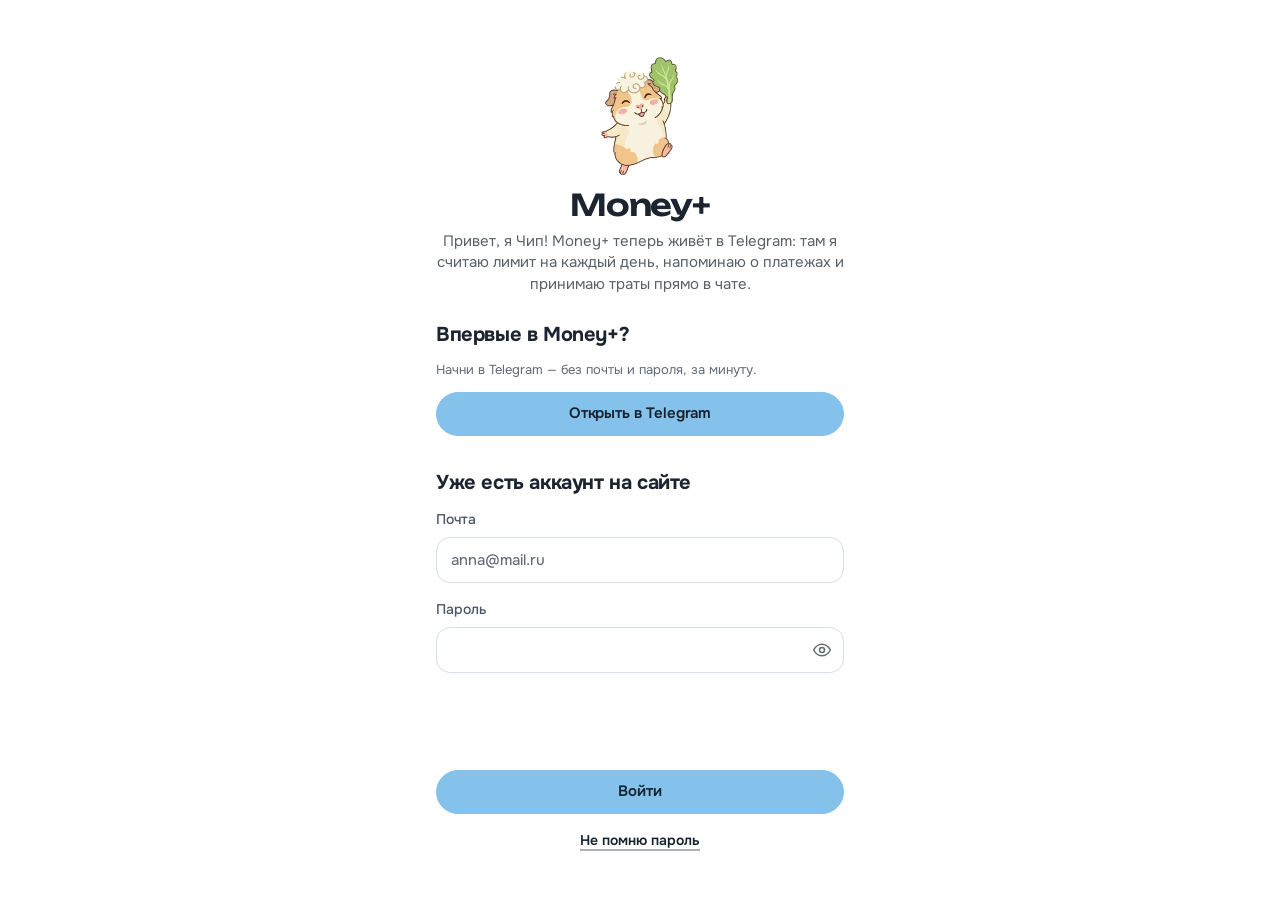
==== commit 1b74701d: "Сборка сайта" ====
--- a/index.html
+++ b/index.html
@@ -4,24 +4,22 @@
     <meta charset="UTF-8" />
     <!-- личное приложение: не показывать в поиске и не использовать как источник (поисковики и AI-боты) -->
     <meta name="robots" content="noindex, nofollow, noarchive, nosnippet, noimageindex" />
-    <!-- maximum-scale и user-scalable — без увеличения страницы щипком и при нажатии на поле ввода -->
-    <meta name="viewport" content="width=device-width, initial-scale=1, maximum-scale=1, user-scalable=no, viewport-fit=cover" />
+    <!-- щипком страницу увеличить можно (для слабого зрения); случайного увеличения при вводе
+         и двойном нажатии нет — это делают поля 16px и touch-action в src/styles.css -->
+    <meta name="viewport" content="width=device-width, initial-scale=1, viewport-fit=cover" />
     <!-- цвет системной панели совпадает с верхней панелью сайта -->
-    <meta name="theme-color" content="#ffffff" media="(prefers-color-scheme: light)" />
-    <meta name="theme-color" content="#1d2530" media="(prefers-color-scheme: dark)" />
+    <meta name="theme-color" content="#84c2eb" media="(prefers-color-scheme: light)" />
+    <meta name="theme-color" content="#1d3646" media="(prefers-color-scheme: dark)" />
     <!-- iPhone: открывать с экрана «Домой» как отдельное приложение -->
     <meta name="apple-mobile-web-app-capable" content="yes" />
     <meta name="mobile-web-app-capable" content="yes" />
     <meta name="apple-mobile-web-app-title" content="Money+" />
     <meta name="apple-mobile-web-app-status-bar-style" content="default" />
     <link rel="apple-touch-icon" href="./icons/apple-touch-icon.png" />
-    <link rel="icon" href="data:image/svg+xml,%3Csvg xmlns='http://www.w3.org/2000/svg' viewBox='-3 -3 30 30'%3E%3Crect x='-3' y='-3' width='30' height='30' rx='8' fill='%23eb84c2' fill-opacity='0.3'/%3E%3Cg fill='none' stroke='%23eb84c2' stroke-width='1.9' stroke-linecap='round' stroke-linejoin='round'%3E%3Cpath d='M14.5 5.5H10.5C9.094 5.5 7.726 5.955 6.601 6.799C5.475 7.642 4.654 8.827 4.26 10.177C3.865 11.527 3.919 12.968 4.413 14.284C4.907 15.601 5.815 16.721 7 17.478L7.288 19.216C7.358 19.639 7.393 19.851 7.49 20.014C7.603 20.203 7.775 20.349 7.98 20.43C8.158 20.5 8.372 20.5 8.802 20.5C9.199 20.5 9.398 20.5 9.566 20.438C9.761 20.366 9.928 20.235 10.045 20.064C10.145 19.916 10.195 19.724 10.291 19.337L10.5 18.5H13.5L13.71 19.337C13.806 19.723 13.854 19.917 13.955 20.064C14.072 20.235 14.239 20.366 14.434 20.438C14.602 20.5 14.801 20.5 15.198 20.5C15.628 20.5 15.842 20.5 16.019 20.43C16.224 20.349 16.396 20.203 16.509 20.014C16.607 19.851 16.642 19.639 16.712 19.216L17 17.478C18.118 16.764 18.992 15.725 19.502 14.5L20.392 14.322C21.162 14.168 21.547 14.091 21.773 13.814C22 13.538 22 13.145 22 12.361V12.061C22 11.311 22 10.937 21.788 10.665C21.576 10.395 21.213 10.303 20.485 10.121L20 10C20 8.5 18.833 7.167 18 6.5V3.5H17.736C16.366 3.5 15.113 4.274 14.5 5.5Z'/%3E%3Cpath d='M15.875 9.75H15.75M2 8V10C2 10.53 2.211 11.039 2.586 11.414C2.961 11.789 3.47 12 4 12M16 9.75C16 9.816 15.974 9.88 15.927 9.927C15.88 9.974 15.816 10 15.75 10C15.684 10 15.62 9.974 15.573 9.927C15.526 9.88 15.5 9.816 15.5 9.75C15.5 9.684 15.526 9.62 15.573 9.573C15.62 9.526 15.684 9.5 15.75 9.5C15.816 9.5 15.88 9.526 15.927 9.573C15.974 9.62 16 9.684 16 9.75Z'/%3E%3C/g%3E%3C/svg%3E" />
-    <link rel="preconnect" href="https://fonts.googleapis.com" />
-    <link rel="preconnect" href="https://fonts.gstatic.com" crossorigin />
-    <link href="https://fonts.googleapis.com/css2?family=Inter:wght@400;500;600;700;800&display=swap" rel="stylesheet" />
+    <link rel="icon" type="image/png" href="./icons/favicon.png" />
     <title>Money+</title>
-    <script type="module" crossorigin src="./assets/index-bLf1wdn5.js"></script>
-    <link rel="stylesheet" crossorigin href="./assets/index-Do-2BGLu.css">
+    <script type="module" crossorigin src="./assets/index-DTFu59Ks.js"></script>
+    <link rel="stylesheet" crossorigin href="./assets/index-CAgrnS1N.css">
   <link rel="manifest" href="./manifest.webmanifest"></head>
   <body>
     <div id="root"></div>
--- a/assets/index-CAgrnS1N.css
+++ b/assets/index-CAgrnS1N.css
@@ -0,0 +1 @@
+@font-face{font-family:Onest;src:url(./onest-BQL-i2kD.woff2) format("woff2");font-weight:400 800;font-display:swap}@font-face{font-family:Unbounded;src:url(./unbounded-DpUWVLVn.woff2) format("woff2");font-weight:500 700;font-display:swap}:root{--pink: #eb84c2;--green: #c2eb84;--blue: #84c2eb;--lavender: #b6a6e0;--ink: #16232f;--font: "Onest", system-ui, -apple-system, "Segoe UI", Roboto, sans-serif;--font-display: "Unbounded", "Onest", system-ui, sans-serif;--page: #ffffff;--bg: #f4f6f8;--bg-soft: #f7f9fb;--card: #ffffff;--fill: #eef1f4;--text: #1c2430;--text-2: #4a5566;--muted: #616b78;--line: #e3e8ed;--icon-accent: #3d8fc7;--input-line: #d8dee5;--accent: var(--blue);--accent-2: var(--ink);--accent-soft: #e5f2fb;--highlight: #fce8f4;--on-accent: var(--ink);--focus: rgb(132 194 235 / .6);--sec: var(--blue);--sec-hue: var(--blue);--on-sec: var(--ink);--hero: linear-gradient(135deg, var(--blue) 0%, var(--lavender) 50%, var(--pink) 100%);--hero-label: var(--ink);--nav-bg: var(--ink);--nav-fg: #b9c3cf;--nav-active: var(--ink);--nav-active-fg: #ffffff;--bar: var(--ink);--brand-bg: var(--ink);--brand-fg: var(--pink);--shadow: none;--pop-shadow: 0 12px 40px rgb(22 35 47 / .16), 0 1px 3px rgb(22 35 47 / .08);--backdrop: rgb(22 35 47 / .45);--warn: #9a6414;--warn-soft: #fdf5e6;--danger: #b8355f;--danger-soft: #fdecf2;--over: var(--danger);--on-danger: #fff;--income: #4c7a12;--on-income: #fff;--toast: var(--ink);--toast-text: #ffffff;--toast-action: var(--blue);--radius: 24px;--radius-field: 14px;color-scheme:light}.shell[data-section=ops]{--sec: var(--lavender);--sec-hue: var(--lavender)}.shell[data-section=goals]{--sec: var(--green);--sec-hue: var(--green)}.shell[data-section=budget]{--sec: var(--pink);--sec-hue: var(--pink)}.shell[data-section=more]{--sec: var(--bg);--sec-hue: #ffffff}:root[data-theme=dark]{--page: #141a21;--bg: #1b232c;--bg-soft: #18202a;--card: #1d2530;--fill: #25303c;--text: #eef2f6;--text-2: #c3ccd6;--muted: #8f9aa8;--line: #2a3542;--icon-accent: var(--blue);--input-line: #36424f;--accent: var(--blue);--accent-2: var(--text);--accent-soft: #1f3443;--highlight: #3a2434;--on-accent: var(--ink);--focus: rgb(132 194 235 / .45);--sec: #1d3646;--on-sec: var(--text);--nav-bg: #0c1117;--nav-fg: #8f9aa8;--nav-active: var(--sec-hue);--nav-active-fg: var(--ink);--bar: var(--text);--brand-bg: var(--pink);--brand-fg: var(--ink);--shadow: none;--pop-shadow: 0 12px 40px rgb(0 0 0 / .5);--backdrop: rgb(0 0 0 / .55);--warn: #f0b04a;--warn-soft: #3a2f22;--danger: #f08aa8;--danger-soft: #45222f;--on-danger: var(--ink);--income: var(--green);--on-income: var(--ink);--toast: #2a3542;--toast-text: #eef2f6;color-scheme:dark}:root[data-theme=dark] .shell[data-section=ops]{--sec: #2c2745}:root[data-theme=dark] .shell[data-section=goals]{--sec: #243319}:root[data-theme=dark] .shell[data-section=budget]{--sec: #3b2236}:root[data-theme=dark] .shell[data-section=more]{--sec: #1b232c}*{box-sizing:border-box}body{margin:0;background:var(--page);color:var(--text);font:15px/1.45 var(--font);font-feature-settings:"tnum" 1;-webkit-font-smoothing:antialiased;-webkit-tap-highlight-color:transparent}button,input,select{font:inherit;color:inherit}button{cursor:pointer}button:disabled{cursor:default;opacity:.45}h1,h2,h3{margin:0}.neg{color:var(--danger)}.pos{color:var(--income)}.muted{color:var(--muted);font-weight:400}.small{font-size:12px}.hint{color:var(--muted);font-size:13px;margin:0}.empty{color:var(--muted);text-align:center;padding:20px 0;margin:0}.error{color:var(--danger);font-size:12px}.topbar{position:sticky;top:0;z-index:5;background:var(--sec);color:var(--on-sec);transition:background-color .3s ease}.topbar-inner{max-width:1200px;margin:0 auto;height:64px;padding:0 24px;display:flex;align-items:center;gap:28px}.brand{display:flex;align-items:center;gap:10px;background:none;border:none;padding:0;color:inherit}.brand-name{font-family:var(--font-display);font-weight:600;font-size:17px;letter-spacing:-.02em}.brand-mark{width:40px;height:40px;border-radius:11px;flex:none}.topnav{display:flex;gap:2px;flex:1}.topnav button{background:none;border:none;border-radius:999px;padding:8px 14px;color:inherit;font-weight:500;opacity:.85}.topnav button:hover{background:color-mix(in srgb,var(--on-sec) 10%,transparent);opacity:1}.topnav button.active{opacity:1}.topnav button.active{background:var(--nav-active);color:var(--nav-active-fg);font-weight:600}.top-actions{display:flex;align-items:center;gap:10px;margin-left:auto}.bell{position:relative;width:40px;height:40px;border-radius:50%;border:none;background:color-mix(in srgb,var(--on-sec) 10%,transparent);font-size:16px}.badge{position:absolute;top:-4px;right:-8px;background:var(--pink);color:var(--ink);font-size:11px;font-weight:700;min-width:18px;height:18px;border-radius:9px;padding:0 5px;line-height:18px;box-shadow:0 0 0 2px var(--card)}.avatar{width:38px;height:38px;border-radius:50%;flex:none;border:none;background:var(--ink);color:var(--sec-hue);font-weight:700;font-size:13px;letter-spacing:.02em}:root[data-theme=dark] .avatar{background:var(--sec-hue);color:var(--ink)}.page{max-width:1200px;margin:0 auto;padding:0 24px 48px}.page>:first-child:not(.page-head){margin-top:24px}.page-head{display:flex;justify-content:space-between;align-items:flex-end;gap:16px;flex-wrap:wrap;margin:0 calc(50% - 50vw) 32px;padding:10px calc(50vw - 50%) 32px;border-radius:0 0 32px 32px;background:var(--sec);color:var(--on-sec);transition:background-color .3s ease}.page-head h1{font-family:var(--font-display);font-size:40px;font-weight:600;line-height:1.05;letter-spacing:-.04em;text-wrap:balance}.page-sub{color:color-mix(in srgb,var(--on-sec) 72%,transparent);margin-top:10px;font-size:15px}.page-sub:first-letter{text-transform:uppercase}.page-head .seg{background:color-mix(in srgb,var(--on-sec) 9%,transparent)}.page-head .seg button{color:color-mix(in srgb,var(--on-sec) 80%,transparent)}.page-head .seg button.active{background:var(--on-sec);color:var(--sec)}.page-head .month-switch{background:color-mix(in srgb,var(--page) 55%,transparent)}.grid{display:grid;grid-template-columns:minmax(0,1fr) minmax(0,1fr);gap:40px 48px;align-items:start}.col{display:flex;flex-direction:column;gap:44px;min-width:0}.plan-grid{display:grid;grid-template-columns:minmax(0,1fr) minmax(0,1fr);gap:16px;align-items:stretch}.plan-grid>.plan-tall{grid-row:span 2}.plan-calc .calc-row{padding:10px 0}.plan-calc .calc-row.sub{padding:0 0 10px;margin-top:-6px}@media(max-width:900px){.plan-grid{grid-template-columns:minmax(0,1fr)}.plan-grid>.plan-tall{grid-row:auto}}.card{background:none;border-radius:0;padding:0;box-shadow:none;border:0}.card-head{display:flex;justify-content:space-between;align-items:baseline;gap:8px;margin-bottom:12px}.card-title{display:flex;align-items:center;gap:8px;font-size:20px;font-weight:700;letter-spacing:-.02em;color:var(--text)}.card:is(.banner,.salary-late,.goal,.add-card,.level-card,.import-cta,.empty-goals){border-radius:var(--radius);padding:22px}.card:is(.goal,.level-card,.empty-goals){background:var(--bg);border:1.5px solid transparent}.card-tools{margin-bottom:12px}.banner{display:flex;flex-direction:column;gap:4px;width:100%;text-align:left;background:var(--highlight);margin-bottom:16px}.banner strong{font-size:16px}.banner span{color:var(--text-2);font-size:14px}.note{background:var(--bg-soft);border-radius:var(--radius-field);padding:12px 14px;margin-top:14px;color:var(--text-2);font-size:14px}.hero{background:var(--hero);color:var(--ink);padding:24px;border-radius:var(--radius);box-shadow:0 14px 34px -14px #16232f59}.hero.over,.hero.over .hero-label{color:var(--on-danger)}.hero-label{color:var(--hero-label);font-weight:550;font-size:15px;padding-right:116px}.page-head.home-head h1{font-size:22px;letter-spacing:-.03em}.page-head.home-head .page-sub{margin-top:4px}@media(max-width:900px){.page-head.home-head{margin-bottom:0;padding-bottom:72px}.home-head+.home-grid>.col>.hero:first-child{margin-top:-56px}}.hero{container-type:inline-size}.hero-value{font-family:var(--font-display);font-weight:650;line-height:1;letter-spacing:-.05em;font-size:min(80px,calc(100cqi / (var(--len, 7) * .72)));margin:20px 0 22px;white-space:nowrap}.hero-sub{opacity:.85;font-size:13px}.hero-note{margin:12px 0 0;font-size:14px;font-weight:500}.hero{display:flex;flex-direction:column;align-items:flex-start}.hero-row{display:flex;flex-direction:column;align-self:stretch}.hero-main{display:flex;flex-direction:column;align-items:flex-start;min-width:0}.hero-side{display:grid;grid-template-columns:1fr 1fr;gap:10px}.hero-fact{display:flex;flex-direction:column;gap:2px;min-width:0}.hero-fact{padding:10px 14px;border-radius:16px;background:#ffffff52}.hero-fact span{font-size:13px;font-weight:500;opacity:.72}.hero-fact strong{font-size:21px;font-weight:700;letter-spacing:-.02em;white-space:nowrap}.salary-late{background:var(--warn-soft);display:grid;gap:12px}.salary-late .card-title{color:var(--warn)}.salary-late-cash{color:var(--text-2);font-size:14px}.salary-late-value{font-family:var(--font-display);font-size:30px;font-weight:600;letter-spacing:-.04em}.salary-late-date{display:grid;gap:6px;font-size:14px}.salary-late-ok{margin:0;color:var(--income);font-weight:600}.salary-late-warn{margin:0}.salary-late-actions{align-items:center}.stats{display:grid;grid-template-columns:minmax(0,1fr) minmax(0,1fr);gap:10px}.stats.wide{margin-bottom:32px}.stats>.stat{padding:16px 18px;border-radius:var(--radius);background:color-mix(in srgb,var(--sec-hue) 20%,var(--page))}.shell[data-section=more] .stats>.stat{background:var(--bg)}.stats>.stat.stat-in{background:color-mix(in srgb,var(--green) 30%,var(--page))}.stats>.stat.stat-out{background:color-mix(in srgb,var(--blue) 24%,var(--page))}:root[data-theme=dark] .stats>.stat{background:color-mix(in srgb,var(--sec-hue) 12%,var(--page))}:root[data-theme=dark] .stats>.stat.stat-in{background:color-mix(in srgb,var(--green) 14%,var(--page))}:root[data-theme=dark] .stats>.stat.stat-out{background:color-mix(in srgb,var(--blue) 14%,var(--page))}.stat .card-head{margin-bottom:6px}.stat .card-title{font-size:14px;font-weight:550;color:var(--text-2);letter-spacing:0}.stat-value{font-size:26px;font-weight:700;letter-spacing:-.03em;line-height:1.15}.stat-sub{color:var(--muted);font-size:13px;margin-top:4px}.stat-sub+.progress{margin-top:10px}.help{position:relative;display:inline-grid;place-items:center;width:16px;height:16px;border-radius:50%;border:none;background:var(--fill);color:var(--text-2);font-size:11px;font-weight:700;letter-spacing:0;cursor:help;flex:none}.help:after{content:"";position:absolute;inset:-6.5px;border-radius:50%}@media(pointer:coarse){.help:after{inset:-10.5px}}.help-pop{position:fixed;z-index:60;background:var(--card);color:var(--text);box-shadow:var(--pop-shadow);border-radius:16px;padding:14px 16px;font-size:14px;font-weight:400;line-height:1.45;text-transform:none;letter-spacing:normal;text-align:left;white-space:normal;pointer-events:auto}.help-pop:before{content:"";position:absolute;top:-6px;left:calc(var(--arrow, 24px) - 6px);width:12px;height:12px;background:var(--card);transform:rotate(45deg);box-shadow:-2px -2px 4px #0000000a}.help-pop.above:before{top:auto;bottom:-6px;box-shadow:2px 2px 4px #0000000a}.btn{display:inline-flex;align-items:center;justify-content:center;gap:6px;height:44px;padding:0 20px;border-radius:999px;border:1.5px solid transparent;background:var(--fill);color:var(--text);font-weight:600;font-size:15px;letter-spacing:-.005em;white-space:nowrap}.btn:hover:not(:disabled){background:color-mix(in srgb,var(--fill) 88%,var(--text))}.btn.primary{background:var(--accent);border-color:var(--accent);color:var(--on-accent)}.btn.primary:hover:not(:disabled){filter:brightness(.95);background:var(--accent)}.btn.outline{background:transparent;border-color:var(--text);color:var(--text)}.btn.outline:hover:not(:disabled){background:var(--text);color:var(--card)}.btn.danger{color:var(--danger)}a.btn{text-decoration:none}.btn.income{background:var(--green);border-color:var(--green);color:var(--ink)}.btn.income:hover:not(:disabled){filter:brightness(.95);background:var(--green)}.topbar .btn.primary{background:var(--nav-active);border-color:var(--nav-active);color:var(--nav-active-fg)}.topbar .btn.outline{border-color:currentColor;color:inherit}.topbar .btn.outline:hover:not(:disabled){background:var(--on-sec);color:var(--sec)}.topnav .badge{box-shadow:0 0 0 1.5px var(--ink)}.btn.small{height:34px;padding:0 14px;font-size:14px}.btn.wide{width:100%;white-space:normal;text-align:center;height:auto;min-height:44px;padding-top:10px;padding-bottom:10px}.btn-row{display:flex;gap:8px;flex-wrap:wrap}.add-btn{width:100%;height:54px;font-size:16px}.add-line{width:100%;margin-top:12px}.link{background:none;border:none;color:var(--accent-2);padding:0;font-size:14px;font-weight:600;text-decoration:underline;text-decoration-thickness:1.5px;text-underline-offset:4px;text-decoration-color:color-mix(in srgb,currentColor 35%,transparent)}.link:hover{text-decoration-color:currentColor}.icon-btn{background:none;border:none;font-size:18px;width:36px;height:36px;border-radius:50%;color:var(--muted);flex:none}.icon-btn:hover:not(:disabled){background:var(--fill);color:var(--text)}.fab{position:fixed;right:16px;bottom:84px;z-index:4;background:var(--accent);color:var(--on-accent);border:none;border-radius:999px;padding:16px 24px;font-weight:700;font-size:16px;box-shadow:0 10px 28px #17171738,0 0 0 1px #1717170f}.seg{display:grid;grid-auto-flow:column;grid-auto-columns:1fr;background:var(--fill);border-radius:999px;padding:3px;gap:3px}.seg button{border:none;background:none;border-radius:999px;height:36px;padding:0 14px;font-weight:600;color:var(--text-2)}.seg button:hover:not(.active):not(:disabled){color:var(--text)}.seg button.active{background:var(--text);color:var(--card)}.toggle{position:relative;display:inline-flex;align-items:center;gap:10px;cursor:pointer;flex:none}.toggle input{position:absolute;opacity:0;width:0;height:0}.toggle-track{width:44px;height:26px;border-radius:13px;background:var(--input-line);position:relative;transition:background .2s}.toggle-track:after{content:"";position:absolute;top:3px;left:3px;width:20px;height:20px;border-radius:50%;background:var(--card);box-shadow:0 1px 2px #0003;transition:transform .25s var(--spring),background .2s}.toggle input:checked+.toggle-track{background:var(--text)}.toggle input:checked+.toggle-track:after{transform:translate(18px);background:var(--card)}.toggle input:focus-visible+.toggle-track{outline:2px solid var(--accent-2);outline-offset:2px}.form{display:grid;gap:16px}label{display:grid;gap:8px;font-size:14px;color:var(--text-2);font-weight:500}.label-line{display:flex;align-items:center;gap:6px}.savings-field{display:grid;gap:8px;font-size:14px;color:var(--text-2);font-weight:500}.savings-field>*{min-width:0;max-width:100%}.savings-field .seg{margin-left:auto;padding:2px}.savings-field .seg button{height:26px;padding:0 10px;font-size:13px}.field-label{font-size:14px;color:var(--text-2);font-weight:500;margin-bottom:8px}.row{display:grid;grid-template-columns:1fr 1fr;gap:12px}input,select{width:100%;height:46px;padding:0 14px;border:1.5px solid var(--input-line);border-radius:var(--radius-field);background:var(--card);font-size:15px;color:var(--text);font-weight:450;transition:border-color .15s,box-shadow .15s}input::placeholder{color:var(--muted)}input:focus,select:focus{outline:none;border-color:var(--text);box-shadow:0 0 0 4px var(--focus)}.money-input{position:relative}.money-input input{padding-right:34px}.money-input span{position:absolute;right:14px;top:50%;transform:translateY(-50%);color:var(--muted);pointer-events:none}.chips{display:flex;flex-wrap:wrap;gap:8px}.chip{border:1.5px solid var(--input-line);background:var(--card);border-radius:999px;padding:7px 14px;font-size:14px;font-weight:500}.chip:hover{border-color:var(--text)}.chip.active{background:var(--text);border-color:var(--text);color:var(--card);font-weight:600}.chip.add{border-style:dashed;border-color:var(--text-2);color:var(--text)}.new-cat{display:flex;gap:8px;align-items:center;margin-top:10px}.form-actions{display:flex;flex-direction:row-reverse;justify-content:flex-end;gap:8px}.list{list-style:none;margin:0;padding:0}.list-item{display:flex;align-items:center;gap:14px;padding:13px 10px;margin:0 -10px;border-radius:16px}.list-item+.list-item{border-top:1px solid var(--line)}.list-item:has(>.ico-box)+.list-item:has(>.ico-box){border-top-color:transparent;background-image:linear-gradient(var(--line),var(--line));background-size:calc(100% - 64px) 1px;background-position:64px 0;background-repeat:no-repeat}.list-item.clickable{cursor:pointer}.list-item.clickable:hover{background-color:var(--bg-soft)}[role=button]:focus-visible{outline:2px solid var(--accent-2);outline-offset:2px}.modal:focus{outline:none}.list-item.overdue{background:var(--danger-soft);border-top-color:transparent}.list-item.soon{background:var(--warn-soft);border-top-color:transparent}.list-item.overdue+.list-item,.list-item.soon+.list-item{border-top-color:transparent}.list-item.inactive{opacity:.5}.grow{flex:1;min-width:0}.title{font-weight:550;overflow:hidden;text-overflow:ellipsis;white-space:nowrap}.sub{color:var(--muted);font-size:13px}.right{display:flex;flex-direction:column;align-items:flex-end;gap:6px}.amount{font-weight:650;white-space:nowrap;letter-spacing:-.01em}.days section+section{margin-top:20px}.day-head{display:flex;justify-content:space-between;color:var(--muted);font-size:13px;font-weight:550;padding-bottom:6px}.day-head span:first-child:first-letter{text-transform:uppercase}.cats{list-style:none;padding:0;margin:0;display:grid;gap:2px}.cat{padding:10px;border-radius:16px;margin:0 -10px}.cat.clickable{cursor:pointer}.cat.clickable:hover{background:var(--bg-soft)}.cat.active{background:var(--accent-soft)}.cat-line{display:flex;justify-content:space-between;gap:8px;margin-bottom:8px}.progress{height:6px;background:var(--fill);border-radius:999px;overflow:hidden}.progress-fill{height:100%;border-radius:999px;background:var(--bar)}.progress-fill.warn{background:var(--warn)}.progress-fill.over{background:var(--danger)}.edit-cat{padding:8px;gap:8px}.edit-cat input{height:36px}.edit-cat .money-input{width:140px;flex:none}.edit-cat .money-input input::placeholder{font-size:12px}.calc-row{display:flex;justify-content:space-between;padding:4px 0}.calc-row.sub{color:var(--muted);font-size:13px;padding-top:0}.calc-row.total{margin-top:10px;padding:12px 14px;border-radius:14px;background:var(--bg);font-weight:700;font-size:17px}.month-switch{display:flex;align-items:center;gap:4px;background:var(--card);border-radius:999px;padding:4px;box-shadow:var(--shadow)}.month-switch span{min-width:130px;text-align:center;font-weight:600}.month-switch span:first-letter{text-transform:uppercase}.goal-grid{display:grid;grid-template-columns:repeat(auto-fill,minmax(300px,1fr));gap:16px}.goal-head{display:flex;align-items:center;gap:12px;cursor:pointer}.invite-card{flex-direction:row;flex-wrap:wrap;align-items:center;gap:14px}.invite-card .grow{display:grid;gap:2px;flex:1 1 180px}.invite-card .btn{flex:none}.pays{display:grid;gap:10px;margin-top:18px}.pay-row{display:grid;grid-template-columns:104px minmax(0,1fr) auto;gap:8px;align-items:center}.pays>.link{justify-self:start}.pays-mode{display:grid;gap:8px;margin-top:6px}.pays-mode .field-label{margin-bottom:0}.pays+.hint{margin-top:16px}.income-sum{display:flex;align-items:baseline;gap:8px;min-height:46px;padding-top:10px;font-size:18px;font-weight:700;color:var(--text)}.cat-chips .chip .icon{color:var(--icon-accent)}.cat-chips .chip.active .icon{color:inherit}.card.goal .ico-box,.level-card .ico-box{background:var(--page)}.goal-amounts{margin:18px 0 10px;font-size:22px;font-weight:700;letter-spacing:-.025em}.goal-note{color:var(--text-2);font-size:14px;margin:10px 0 16px}.goal.done{border-color:var(--income)}.goal.done .goal-note{color:var(--income);font-weight:600}.goal-mini .cat-line{margin-bottom:6px}.empty-goals{text-align:center;color:var(--muted)}.add-card{display:flex;flex-direction:column;align-items:center;justify-content:center;gap:8px;min-height:180px;border:1.5px dashed var(--input-line);background:transparent;box-shadow:none;color:var(--text);font-weight:600}.add-card:hover{border-color:var(--text);background:var(--card)}.add-plus{font-size:28px;line-height:1}.modal-backdrop{position:fixed;inset:0;z-index:10;background:var(--backdrop);display:flex;align-items:center;justify-content:center;padding:16px}.modal{background:var(--card);width:100%;max-width:520px;max-height:92vh;max-height:92dvh;overflow-y:auto;overscroll-behavior:contain;border-radius:28px;box-shadow:var(--pop-shadow);overflow-x:hidden}.modal-head{display:flex;justify-content:space-between;align-items:center;gap:12px;padding:20px 24px 8px}.modal-head h2{font-family:var(--font-display);font-size:21px;font-weight:600;letter-spacing:-.03em;line-height:1.2}.modal-head .icon-btn{background:var(--fill);color:var(--text);font-size:15px}.modal>.form{padding:20px 24px 24px}.modal .form-actions{position:sticky;bottom:0;background:var(--card);margin:4px -24px -24px;padding:16px 24px;border-top:1px solid var(--line)}.welcome{max-width:440px;margin:0 auto;padding:56px 16px;text-align:center}.welcome h1{font-family:var(--font-display);font-size:30px;font-weight:600;letter-spacing:-.035em;line-height:1.15}.welcome .page-sub{margin:8px 0 24px}.welcome .card{text-align:left}.welcome .card+.card{margin-top:32px}.tabs{display:none;position:fixed;left:0;right:0;bottom:0;z-index:5;justify-content:center;background:var(--nav-bg);padding-bottom:max(env(safe-area-inset-bottom,0px),var(--tg-safe-area-inset-bottom, 0px))}.tabs button{flex:1;max-width:120px;background:none;border:none;display:flex;flex-direction:column;align-items:center;gap:3px;padding:8px 0 10px;font-size:11px;color:var(--nav-fg)}.tabs button.active{color:#f4f6f8;font-weight:650}.tabs .badge{box-shadow:0 0 0 2px var(--nav-bg)}.tab-icon{position:relative;display:grid;place-items:center;height:30px;width:54px;border-radius:999px;transition:background-color .25s}.tabs button.active .tab-icon{background:var(--sec-hue);color:var(--ink)}.mobile-only{display:none}@media(max-width:900px){.topnav,.add-top{display:none}.grid{grid-template-columns:minmax(0,1fr)}.home-grid{display:flex;flex-direction:column;align-items:stretch;gap:32px}.home-grid .col{display:contents}.home-grid .recent{order:1}.home-grid .tools{order:2}.tabs{display:flex}.mobile-only{display:inline-flex}.page{padding:0 16px 120px}.page-head h1{font-size:32px}.topbar-inner{padding:0 16px}}@media(min-width:901px){.fab{display:none}}@media(max-width:600px){.page-head h1{font-size:28px}.page-head{align-items:flex-start;margin-bottom:28px;padding-bottom:26px}.card:is(.banner,.salary-late,.goal,.add-card,.level-card,.import-cta,.empty-goals){padding:18px}.stats{gap:10px}.stat-value{font-size:21px}.row{grid-template-columns:1fr}.edit-cat .money-input{width:110px}.goal-grid{grid-template-columns:1fr}.modal-backdrop{align-items:flex-end;padding:0}.modal{border-radius:28px 28px 0 0;max-height:94vh;max-height:94dvh}.modal>.form{padding:16px 18px calc(16px + env(safe-area-inset-bottom))}.modal-head{padding:14px 18px 6px}.modal .form-actions{margin:4px -16px calc(-16px - env(safe-area-inset-bottom));padding:12px 16px calc(12px + env(safe-area-inset-bottom))}}.icon{display:block;flex:none}.ico-box{width:42px;height:42px;border-radius:50%;flex:none;display:grid;place-items:center;background:var(--fill);color:var(--text)}.ico-box.lg{width:50px;height:50px}.big-icon{margin:0 auto 10px;color:var(--text)}.cat-name{display:inline-flex;align-items:center;gap:8px}.cat-name .icon{color:var(--text-2)}.card-title .icon{color:var(--text)}.topnav button{display:inline-flex;align-items:center;gap:8px}.bell{display:grid;place-items:center;color:var(--text)}.btn .icon{margin-left:-2px}.chip{display:inline-flex;align-items:center;gap:6px}.chip .icon{color:var(--text-2)}.chip.active .icon{color:inherit}.icon-picker{position:relative;flex:none}.icon-picker-btn{width:46px;height:46px;border-radius:50%;display:grid;place-items:center;border:1.5px solid transparent;background:var(--fill);color:var(--text)}.edit-cat .icon-picker-btn{width:40px;height:40px}.icon-picker-btn:hover{border-color:var(--text)}.icon-picker-pop{position:absolute;top:calc(100% + 6px);left:0;z-index:30;display:grid;grid-template-columns:repeat(6,40px);gap:4px;background:var(--card);border-radius:20px;padding:10px;box-shadow:var(--pop-shadow)}.icon-picker-pop button{width:40px;height:40px;border-radius:50%;border:none;display:grid;place-items:center;background:none;color:var(--text-2)}.icon-picker-pop button:hover{background:var(--fill);color:var(--text)}.icon-picker-pop button.active{background:var(--accent);color:var(--on-accent)}:root{--top-inset: calc(max(env(safe-area-inset-top, 0px), var(--tg-safe-area-inset-top, 0px)) + var(--tg-content-safe-area-inset-top, 0px))}.topbar{padding-top:var(--top-inset)}.modal-backdrop{padding-top:max(16px,var(--top-inset))}.modal{max-height:min(92dvh,100%)}@media(max-width:600px){.modal-backdrop{padding-top:max(6dvh,var(--top-inset))}.modal{max-height:100%}}.topbar-inner{padding-left:max(24px,env(safe-area-inset-left,0px));padding-right:max(24px,env(safe-area-inset-right,0px))}.fab{bottom:calc(84px + env(safe-area-inset-bottom,0px));right:max(16px,env(safe-area-inset-right,0px))}.tabs{padding-left:env(safe-area-inset-left,0px);padding-right:env(safe-area-inset-right,0px)}@media(max-width:900px){.topbar-inner{padding-left:max(16px,env(safe-area-inset-left,0px));padding-right:max(16px,env(safe-area-inset-right,0px))}.page{padding-left:max(16px,env(safe-area-inset-left,0px));padding-right:max(16px,env(safe-area-inset-right,0px));padding-bottom:calc(120px + env(safe-area-inset-bottom,0px))}}.install-hint{display:flex;align-items:flex-start;gap:12px;flex-direction:row}.install-hint .ico-box{background:var(--card)}.install-hint .grow{display:flex;flex-direction:column;gap:4px}.install-hint .inline-icon{display:inline-block;vertical-align:-4px;color:var(--accent-2)}.welcome .install-hint{text-align:left;margin-bottom:16px}.form.compact{gap:16px}.form.compact .chips{gap:6px}.form.compact .chip{padding:5px 10px}.form.compact .field-label{margin-bottom:6px}.form.compact .seg button{height:34px}.modal-head{padding-top:14px;padding-bottom:14px}.modal>.form.compact{padding-top:16px}html{-webkit-text-size-adjust:100%;touch-action:manipulation}@media(pointer:coarse){input,select{font-size:16px}}.debt .cat-line{margin-bottom:6px;align-items:baseline}.debt .sub{margin-top:6px}.debt .btn{flex:none}.debt.inactive .progress-fill{background:var(--income)}:root{--c1: #2f7fb8;--c2: #d97a1f;--c3: #d9569f;--c4: #6a9a1f;--c5: #7c5cc4;--c6: #1f9a8a;--c-other: #b4bcc6;--c-prev: #b4bcc6}:root[data-theme=dark]{--c1: #4a97d0;--c2: #c87f35;--c3: #d46aa8;--c4: #74a02e;--c5: #9479d6;--c6: #2fa392;--c-other: #5b6775;--c-prev: #6b7684}.chart{position:relative;width:100%}.chart svg{display:block;overflow:visible}.chart .grid{stroke:var(--line);stroke-width:1}.chart .axis{fill:var(--muted);font-size:11px}.chart .mark{fill:var(--text-2);font-size:11px;font-weight:600}.chart .col path{transition:opacity .1s}.chart .col.hover path{opacity:.75}.chart .col.future path{opacity:.35}.chart .hit{fill:transparent;cursor:pointer;outline:none}.chart .hit:focus-visible{fill:var(--accent-soft);opacity:.5}.chart .line{fill:none;stroke-width:2;stroke-linejoin:round;stroke-linecap:round}.chart .dot{stroke:var(--card);stroke-width:2}.chart .crosshair{stroke:var(--muted);stroke-width:1}.chart-tip{position:absolute;z-index:3;transform:translate(-50%,-100%);background:var(--card);color:var(--text);box-shadow:var(--pop-shadow);border-radius:14px;padding:10px 12px;font-size:13px;line-height:1.35;display:grid;gap:2px;pointer-events:none;width:max-content;max-width:min(240px,calc(100vw - 32px))}.chart-tip strong{font-size:13px}.chart-tip span{color:var(--text-2);display:flex;align-items:center;gap:6px}.chart-tip .tip-title{color:var(--muted)}.legend{display:flex;flex-wrap:wrap;gap:6px 16px;margin-bottom:8px;font-size:12px;color:var(--text-2)}.legend span{display:inline-flex;align-items:center;gap:6px}.legend span:first-letter{text-transform:uppercase}.key{display:inline-block;width:14px;height:3px;border-radius:2px;flex:none}.swatch{display:inline-block;width:9px;height:9px;border-radius:50%;flex:none}.donut{position:relative;width:168px;height:168px;margin:0 auto 16px}.donut .slice{cursor:pointer;transition:opacity .15s;outline:none}.donut .slice.dim{opacity:.35}.donut .slice:focus-visible{opacity:.75}.donut-center{position:absolute;inset:28px;display:flex;flex-direction:column;align-items:center;justify-content:center;text-align:center;pointer-events:none}.donut-value{font-size:18px;font-weight:700;letter-spacing:-.01em}.donut-label{font-size:12px;color:var(--muted);max-width:100px;overflow:hidden;text-overflow:ellipsis;white-space:nowrap}.compare-sub{margin:-6px 0 12px}.compare-sub:first-letter{text-transform:uppercase}.compare-total{display:flex;justify-content:space-between;align-items:baseline;gap:12px;margin-bottom:10px;flex-wrap:wrap}.compare-total strong{font-size:18px}.compare-total .stat-sub{font-size:13px;margin:0}.compare-head{margin:16px 0 6px}.stat-sub .pos,.stat-sub .neg{font-weight:600}.period{display:flex;align-items:center;gap:10px;flex-wrap:wrap}.period .seg button{height:32px;padding:0 12px;font-size:13px}.period-dates{display:flex;align-items:center;gap:6px}.period-dates input{width:150px;height:36px}.icon-picker-pop{max-height:50vh;overflow-y:auto}@media(max-width:600px){.page-head .period,.period .seg{width:100%}.period .month-switch{width:100%;justify-content:space-between}.period .month-switch span{flex:1}.period-dates{width:100%}.period-dates input{flex:1;width:auto;min-width:0}.donut{width:150px;height:150px}}.icon-btn .icon{margin:0 auto}.mascot{position:fixed;z-index:4;right:max(20px,env(safe-area-inset-right,0px));bottom:env(safe-area-inset-bottom,0px);--chip-up: -18px;transition-property:transform;transition-timing-function:ease-in-out;pointer-events:none}.mascot-pose{transform:translateY(var(--chip-up));transition:transform .35s ease}.mascot-pose.peek{transform:translateY(55%)}.mascot-pose.away{transform:translateY(115%)}.mascot-chip{display:block;position:relative;width:84px;height:84px;padding:0;margin-left:auto;background:none;border:none;pointer-events:auto;-webkit-tap-highlight-color:transparent;transform-origin:50% 100%;animation:chip-breathe 3.2s ease-in-out infinite}.mascot-chip.walking{animation:chip-walk .4s ease-in-out infinite}.mascot-chip img{display:block;width:100%;height:100%;object-fit:contain;filter:drop-shadow(0 1px 2px rgb(23 23 23 / .15));user-select:none;-webkit-user-select:none;-webkit-touch-callout:none;animation:chip-hop .5s ease-out;transition:opacity .15s}.mascot-chip img.under{opacity:0}.mascot-joy{position:absolute;left:-25%;bottom:0;width:150%;height:200%;background:no-repeat 0 0 / 900% 100%;filter:drop-shadow(0 1px 2px rgb(22 35 47 / .15));pointer-events:none;animation:chip-joy 1s steps(9,jump-none) forwards,fade-in .15s;transition:opacity .15s}.mascot-joy.leaving{opacity:0}.mascot-bubble{position:absolute;right:6px;bottom:calc(100% + 6px - var(--chip-up));width:max-content;max-width:min(250px,calc(100vw - 40px));padding:12px 16px;border-radius:20px 20px 6px;background:var(--card);color:var(--text);border:1px solid var(--line);box-shadow:var(--pop-shadow);font-size:14px;line-height:1.35;text-align:left;pointer-events:auto;animation:bubble-in .2s ease-out}.mascot-go{background:none;border:none;padding:0;text-align:left}.mascot-go span{color:var(--text);font-weight:700}@keyframes chip-breathe{50%{transform:scale(1.03,.97)}}@keyframes chip-walk{0%,to{transform:translateY(0) rotate(-3deg)}50%{transform:translateY(-6px) rotate(3deg)}}@keyframes chip-hop{35%{transform:translateY(-16px)}65%{transform:translateY(0) scale(1.06,.94)}}@keyframes bubble-in{0%{opacity:0;transform:translateY(6px) scale(.96)}}@keyframes chip-joy{to{background-position:100% 0}}@media(max-width:900px){.mascot{right:max(12px,env(safe-area-inset-right,0px));bottom:calc(58px + env(safe-area-inset-bottom,0px));--chip-up: 0px}.mascot.raised{bottom:calc(128px + env(safe-area-inset-bottom,0px))}.mascot-chip{width:64px;height:64px}}@media(prefers-reduced-motion:reduce){.mascot,.mascot-chip,.mascot-chip img,.mascot-bubble,.mascot-pose{animation:none;transition:none!important}}.welcome-chip{display:block;width:120px;height:120px;margin:0 auto 12px}@media(min-width:901px){.page{padding-bottom:80px}}.level-card{display:flex;align-items:center;gap:16px;margin-bottom:16px}.level-card img{width:72px;height:72px;flex:none}.level-card .title{font-size:17px;font-weight:650}.level-mini{margin-bottom:8px}.level-next{margin-top:6px}.quest .title,.lesson .title{white-space:normal}.quest-why{margin-top:-2px;line-height:1.4}.quest-progress{display:flex;align-items:center;gap:10px;margin-top:8px}.quest-progress .progress{flex:1}.quest-progress .sub{flex:none}.quest-claim{height:34px;padding:0 14px;flex:none}.quest.ready{background:var(--accent-soft);border-top-color:transparent}.quest.ready+.list-item{border-top-color:transparent}.quest.done{opacity:.55}.quest.done .ico-box,.lesson.done .ico-box{background:var(--green);color:var(--ink)}.lesson+.lesson{border-top:1px solid var(--line)}.lesson-head{width:calc(100% + 16px);background:none;border:none;text-align:left;border-radius:14px;cursor:pointer}.lesson-head:hover{background:var(--bg-soft)}.lesson-head .cat-line{margin-bottom:0;align-items:center}.lesson-body{padding:0 0 14px 50px;font-size:14px;line-height:1.45}.lesson-body p{margin:0 0 10px}.lesson-q{font-weight:600}.lesson-options{display:flex;flex-direction:column;gap:8px;margin-bottom:10px}.lesson-options .btn{justify-content:flex-start;height:auto;min-height:44px;padding:10px 18px;text-align:left;border-radius:18px;white-space:normal}.lesson-options .btn.right{border-color:var(--income);color:var(--income);font-weight:600;opacity:1}.lesson-options .btn.wrong{border-color:var(--danger);color:var(--danger);text-decoration:line-through}.lesson-ok{color:var(--income)}.lesson-no{color:var(--danger)}@media(max-width:600px){.lesson-body{padding-left:0}}.tabs{display:none;grid-auto-flow:column;grid-auto-columns:minmax(0,120px);justify-content:center}.tabs button{min-width:0;max-width:none;padding:8px 2px 10px;font-size:10px;letter-spacing:-.01em}.tab-label{display:block;max-width:100%;overflow:hidden;text-overflow:ellipsis;white-space:nowrap}@media(max-width:900px){.tabs{display:grid}}.chip.tpl{background:var(--bg-soft);border-color:transparent}.chip.tpl:hover{border-color:var(--accent-2)}.chip.tpl .muted{font-size:12px}.profile-extra{padding:0 24px 24px}.releases{padding:8px 24px 24px;display:grid;gap:20px}.release+.release{border-top:1px solid var(--line);padding-top:20px}.release-head{display:grid;gap:2px;margin-bottom:8px}.release-head h3{font-size:17px;font-weight:700;letter-spacing:-.015em;text-wrap:balance}.release-date{font-size:13px;font-weight:500;color:var(--muted)}.release ul{margin:0;padding-left:18px;display:grid;gap:6px;color:var(--text-2)}.news-btn{position:relative;height:36px;padding:0 14px;border:0;border-radius:999px;background:color-mix(in srgb,var(--on-sec) 10%,transparent);color:inherit;font-size:14px;font-weight:600}.news-btn:hover{background:color-mix(in srgb,var(--on-sec) 16%,transparent)}.news-dot{position:absolute;top:2px;right:2px;width:10px;height:10px;border-radius:50%;background:var(--danger);box-shadow:0 0 0 2px #fff}.stat-more{display:inline-block;margin-top:6px;font-size:13px}.ops-bar{display:flex;flex-wrap:wrap;align-items:center;gap:10px;margin-bottom:20px}.ops-bar .scope-tabs{margin:0}.ops-bar .view-tabs{margin:0;flex:0 1 420px;min-width:240px}@media(max-width:600px){.ops-import{flex:1 1 100%}}@media(min-width:901px){.ops-card{max-width:760px}}.view-tabs{display:grid;grid-template-columns:1fr 1fr;gap:8px;max-width:420px;margin-bottom:16px}.view-tabs{gap:4px;padding:4px;background:var(--fill);border-radius:999px}.view-tabs button{display:flex;align-items:center;justify-content:center;gap:8px;height:40px;border:none;border-radius:999px;background:none;color:var(--text-2);font-weight:600}.view-tabs button:hover:not(.active){color:var(--text)}.view-tabs button.active{background:var(--text);color:var(--card)}.view-tabs button:focus-visible{outline:2px solid var(--accent-2);outline-offset:2px}.ops-summary{display:flex;align-items:center;justify-content:space-between;gap:8px 12px;flex-wrap:wrap;margin-bottom:8px}.ops-pager{display:flex;align-items:center;justify-content:space-between;gap:12px;flex-wrap:wrap;margin-top:16px;padding-top:12px;border-top:1px solid var(--line)}.ops-size{display:flex;align-items:center;gap:8px;font-size:13px;color:var(--text-2)}.ops-size select{width:auto;height:36px}.pager{display:flex;align-items:center;gap:8px}.pager-pos{font-size:13px;color:var(--text-2);font-variant-numeric:tabular-nums}.payments-head{margin:0 0 4px;font-size:14px;font-weight:600;color:var(--muted)}.list+.payments-head{margin-top:16px}.ops-tools{display:flex;flex-wrap:wrap;gap:10px;align-items:center;margin-bottom:10px}.ops-search{flex:1 1 240px;min-width:0}.ops-tools select{flex:0 1 220px;min-width:0}.hero-more{position:absolute;top:16px;right:16px;height:32px;padding:0 14px;border-radius:999px;background:color-mix(in srgb,currentColor 9%,transparent);border:0;color:inherit;font:inherit;font-size:13px;font-weight:600;cursor:pointer}.hero-more:hover{background:color-mix(in srgb,currentColor 15%,transparent)}.hero-more:focus-visible{outline:2px solid currentColor;outline-offset:2px}@media(max-width:600px){.profile-extra{padding:0 16px 16px}.releases{padding:4px 16px calc(16px + env(safe-area-inset-bottom,0px))}}.profile-extra{display:grid;gap:8px}.together{padding:20px 24px 24px;display:grid;grid-template-columns:minmax(0,1fr);gap:24px}.together>section{display:grid;grid-template-columns:minmax(0,1fr);gap:10px}.together .card-title{margin:0}.together-intro{padding:16px 24px 0}.modal>.together-intro+.form{padding-top:12px}.welcome .together-intro{padding:0 0 12px}.welcome-skip{display:block;margin:16px auto 0}.avatar.small{width:32px;height:32px;display:grid;place-items:center;font-size:12px}.invite{display:grid;gap:10px}.invite input{width:100%;font-size:13px}.goal-badge{display:inline-block;margin-left:8px;padding:1px 8px;border-radius:999px;background:var(--fill);color:var(--text-2);font-size:12px;font-weight:600}.goal-parts{color:var(--muted);font-size:12px;margin-top:8px}@media(max-width:600px){.together{padding:16px 16px calc(16px + env(safe-area-inset-bottom,0px))}.together-intro{padding:12px 16px 0}}.import{padding:16px 24px 0;display:grid;gap:14px}.import-pick{display:grid;gap:10px;justify-items:start}.import-tools{display:flex;justify-content:space-between;align-items:center}.import-list{list-style:none;margin:0;padding:0;display:grid;gap:6px}.import-row{display:flex;gap:10px;align-items:flex-start;padding:12px;border:1px solid var(--line);border-radius:16px}.import-row.off{opacity:.5}.import-row input[type=checkbox]{width:18px;height:18px;margin-top:2px;accent-color:var(--accent-2);flex:none}.import-line{display:flex;justify-content:space-between;align-items:center;gap:10px}.import-line+.import-line{margin-top:6px}.import-line select{width:auto;max-width:60%;height:32px;font-size:13px;padding:0 8px}.modal .import-actions{position:sticky;bottom:0;background:var(--card);margin:0 -24px;padding:14px 24px;border-top:1px solid var(--line);align-items:center}.import-done{display:grid;gap:10px;justify-items:center;text-align:center;padding:16px 0 24px}@media(max-width:600px){.import{padding:12px 16px 0}.modal .import-actions{margin:0 -16px;padding:12px 16px calc(12px + env(safe-area-inset-bottom,0px))}}input[type=date],input[type=time],input[type=datetime-local]{-webkit-appearance:none;appearance:none;display:block;min-width:0;max-width:100%;line-height:38px;text-align:left}input[type=date]::-webkit-date-and-time-value{text-align:left;margin:0}label>*{min-width:0;max-width:100%}.scan{padding:16px 24px 24px;display:grid;gap:12px;justify-items:stretch}.scan-view{position:relative;border-radius:20px;overflow:hidden;background:#0f0f0e;aspect-ratio:4 / 3;max-width:100%}.scan-view video{width:100%;height:100%;object-fit:cover;display:block}.scan-frame{position:absolute;inset:18% 22%;border-radius:18px;border:3px solid var(--pink);box-shadow:0 0 0 999px #0006}.scan-note{position:absolute;inset:auto 0 12px;text-align:center;color:#f1f1ee;font-size:13px}@media(max-width:600px){.scan{padding:12px 16px calc(16px + env(safe-area-inset-bottom,0px))}}.level-card .cat-line,.level-mini .cat-line{align-items:flex-start}.level-card .title,.level-mini .title{white-space:normal;overflow:visible;text-overflow:clip;min-width:0}.level-card .cat-line .sub,.level-mini .cat-line .sub{flex:none;white-space:nowrap}@media(max-width:600px){.level-card{gap:12px;align-items:flex-start}.level-card img{width:56px;height:56px}}label.btn{cursor:pointer}label.btn.disabled{opacity:.6;pointer-events:none}.section-gap{margin-bottom:16px}.tiles{display:grid;grid-template-columns:repeat(auto-fill,minmax(140px,1fr));gap:10px}.tile{display:flex;flex-direction:column;align-items:flex-start;gap:6px;text-align:left;padding:14px;border-radius:18px;border:1.5px solid transparent;background:var(--bg);min-width:0}.tile .ico-box{background:var(--card);margin-bottom:6px}.tile:hover{border-color:var(--text)}.tile.hot{background:var(--highlight)}.tile.add{border-style:dashed;border-color:var(--input-line);color:var(--text);background:transparent;justify-content:center}.tile-title{font-weight:650;font-size:15px}.tile .sub{overflow-wrap:anywhere}.intro{text-align:center;color:var(--text-2)}.intro p{margin:0 0 14px}.stat-btn,.stats .stat .progress{margin-top:8px}@media(max-width:600px){.stats>.stat{padding:14px 16px}.stat .card-title{font-size:13px}}.chips-hint{margin-top:12px}.chip:disabled{opacity:.45;cursor:not-allowed}.envelope.over{border-color:var(--danger)}.envelope.over .goal-note{color:var(--danger);font-weight:600}.envelope-warn{display:grid;gap:8px;padding:14px 16px;border-radius:16px;background:var(--warn-soft);color:var(--text)}.envelope-warn strong{color:var(--warn)}.chip-says{margin:0;font-size:15px;font-weight:500}.story-grid{display:grid;grid-template-columns:repeat(auto-fill,minmax(220px,1fr));gap:12px;margin-bottom:16px}.story{border-radius:var(--radius);padding:18px;color:var(--ink);min-height:150px;display:flex;flex-direction:column;gap:4px}.story.blue{background:var(--blue)}.story.pink{background:var(--pink)}.story.green{background:var(--green)}.story-label{margin-top:10px;font-size:13px;font-weight:500;opacity:.75}.story-value{font-family:var(--font-display);font-size:24px;font-weight:650;letter-spacing:-.04em;line-height:1.15;overflow-wrap:break-word;-webkit-hyphens:auto;hyphens:auto}.story-sub{font-size:13px;opacity:.75}.share-btn{height:40px}@media(max-width:600px){.tiles{grid-template-columns:1fr 1fr}.story-grid{grid-template-columns:1fr 1fr;gap:10px}.story{padding:14px;min-height:130px}.story-value{font-size:20px}}.mascot-pose.pair{display:flex;align-items:flex-end;gap:2px}.mascot-pose.pair .mascot-chip{margin-left:0}.mascot-kopeyka{animation-delay:-1.6s}.mascot-kopeyka.walking{animation-delay:-.2s}.couple-empty{width:96px;height:96px;object-fit:contain;margin:0 auto 8px;display:block}.couple-mini{width:44px;height:44px;object-fit:contain;flex:none}.couple-cats{margin-top:12px}.couple-feed{font-size:14px;line-height:1.35}.import{grid-template-columns:minmax(0,1fr)}.import-list,.import-row,.import-row .grow,.import-line .title{min-width:0}.import-line .amount{flex:none}.captcha{min-height:65px}.settings-rows{display:grid;gap:8px;justify-items:stretch}.settings-rows .link{justify-self:center;margin-top:4px}.tech-info{margin:0;display:grid;gap:10px}.tech-info>div{display:grid;grid-template-columns:40% 1fr;gap:12px}.tech-info dt{color:var(--muted);font-size:13px}.tech-info dd{margin:0;font-size:13px;overflow-wrap:anywhere}@media(max-width:600px){.tech-info>div{grid-template-columns:1fr;gap:2px}}.import{padding-bottom:calc(16px + env(safe-area-inset-bottom,0px))}.import:has(.import-actions){padding-bottom:0}.import-pick{justify-items:stretch}html,body,.shell{overflow-x:clip;max-width:100%}.tabs{width:100%}.email-hint{display:grid;gap:4px;justify-items:start}.email-hint .link{text-align:left}.setting-row{display:flex;align-items:center;justify-content:space-between;gap:12px;color:var(--text);font-size:14px;font-weight:400}.password-field{position:relative;display:block}.password-field input{width:100%;padding-right:44px}.password-field .password-eye{position:absolute;top:50%;right:4px;transform:translateY(-50%);width:36px;height:36px;display:grid;place-items:center;background:none;border:none;border-radius:8px;color:var(--muted);padding:0}.password-field .password-eye[aria-pressed=true]{color:var(--accent-2)}.shop-add{display:flex;gap:8px}.shop-add input{flex:1;min-width:0}.shop-suggest{margin-top:12px}.shop-error{margin:10px 0 0}.shop-record{margin-bottom:12px}.shop-item{gap:10px}.shop-item .grow{cursor:pointer}.shop-item .title{white-space:normal;overflow-wrap:anywhere}.shop-check{flex:none;width:26px;height:26px;border-radius:50%;padding:0;border:2px solid var(--text-2);background:transparent;display:grid;place-items:center}.shop-check.on{background:var(--text);border-color:var(--text)}.shop-check.on:after{content:"✓";color:var(--green);font-weight:700;font-size:14px;line-height:1}.shop-item.done .title{text-decoration:line-through;color:var(--muted)}@media(pointer:coarse){.shop-check{width:30px;height:30px}}.badge.inline{position:static;display:inline-block;margin-left:2px}.bell.active{background:var(--accent-soft);border-color:var(--accent-soft)}.kb-search{margin-bottom:16px}.kb-search input{width:100%;max-width:520px}.kb-grid{display:grid;grid-template-columns:repeat(auto-fill,minmax(340px,1fr));gap:16px;align-items:start}.kb-article+.kb-article{border-top:1px solid var(--line)}.kb-title{font-size:15px;width:100%;display:flex;justify-content:space-between;align-items:center;gap:12px;padding:12px 0;background:none;border:none;text-align:left;font-weight:500;color:var(--text)}.kb-chevron{color:var(--muted);font-size:20px;line-height:1;transition:transform .15s}.kb-article.open .kb-chevron{transform:rotate(90deg)}.kb-body{padding:0 0 14px;color:var(--text-2);font-size:14px;line-height:1.45}.kb-body p{margin:0 0 8px}@media(max-width:600px){.kb-grid{grid-template-columns:minmax(0,1fr)}}.fa-row-title{white-space:normal}.fa{max-width:760px;margin:0 auto}.fa-back{font-size:14px;margin-bottom:14px}.fa-head{display:flex;gap:14px;align-items:flex-start;margin-bottom:16px}.fa-head h1{font-family:var(--font-display);font-size:25px;font-weight:600;letter-spacing:-.03em;line-height:1.2;margin:4px 0 0}.fa-body{font-size:16px;line-height:1.6;color:var(--text);max-width:66ch}.fa-body p{margin:0 0 14px}.fa-list{margin:0 0 14px;padding-left:22px}.fa-list li+li{margin-top:4px}.fa-formula{margin:0 0 14px;padding:14px 18px;border-radius:16px;background:var(--accent-soft);font-weight:700;text-align:center;overflow-wrap:anywhere}.fa-table-wrap{overflow-x:auto;margin:0 0 14px}.fa-table{width:100%;border-collapse:collapse;font-size:14px}.fa-table th,.fa-table td{padding:8px 10px;border-bottom:1px solid var(--line);text-align:left;vertical-align:top}.fa-table th{color:var(--muted);font-weight:600;font-size:12px}.fa-table .num{text-align:right;white-space:nowrap}.fa-practice{margin:20px 0 14px;padding:16px 18px;border-radius:18px;background:var(--highlight)}.fa-practice p{margin:6px 0 10px}.fa-practice-title{display:flex;align-items:center;gap:6px;font-weight:700}.fa-note{color:var(--muted);font-size:13px}.fa-sources ul{margin:4px 0 0;padding-left:20px;font-size:13px}.fa-sources a{color:var(--text);overflow-wrap:anywhere;text-underline-offset:3px}.fa-actions{display:flex;gap:10px;flex-wrap:wrap;align-items:center;margin-top:16px}.fa-done{display:inline-flex;align-items:center;gap:6px;color:var(--income);font-weight:600}@media(max-width:600px){.fa-head h1{font-size:20px}.fa-body{font-size:15px}.fa-actions .btn{width:100%}}.to-limit>span{display:grid;gap:2px}.move-banner{align-items:flex-start}.move-chip{width:52px;height:52px;flex:none}.leftover{display:grid;gap:12px}.leftover-head{display:flex;gap:12px;align-items:flex-start}.leftover-head p{margin:0;display:grid;gap:4px}.move-open{align-self:flex-start;margin-top:8px;text-decoration:none}.edit-cat .limit-period{height:36px;flex:none;width:auto;padding:0 8px}.edit-cat .shared-chip{flex:none;height:32px;padding:0 10px;font-size:13px}@media(max-width:600px){.edit-cat{flex-wrap:wrap}.edit-cat input.grow{flex:1 1 140px;min-width:0}.edit-cat .money-input{flex:1 1 120px;width:auto}}.week-left{margin-top:4px}.week-left.over{color:var(--danger);font-weight:600}.days-input input{padding-right:56px}.days-input input::-webkit-outer-spin-button,.days-input input::-webkit-inner-spin-button{-webkit-appearance:none;margin:0}.tour-head{display:flex;align-items:flex-start;gap:12px}.tour-chip{width:64px;height:64px;flex:none;object-fit:contain}.tour-title{font-family:var(--font-display);font-size:18px;font-weight:600;letter-spacing:-.03em;margin:2px 0 8px}.tour-body{margin:0;color:var(--text-2);line-height:1.5}.tour-demo{background:var(--bg);border-radius:20px;padding:18px;display:grid;place-items:center}.tour-demo.tour-rows{display:flex;flex-direction:column;align-items:stretch;gap:8px}.tour-row{background:var(--card);border:1px solid var(--line);border-radius:14px;padding:12px 14px}.tour-btn{pointer-events:none}.tour-hero{background:var(--hero);color:var(--on-accent);border-radius:18px;padding:16px 18px;width:100%}.tour-hero-label{font-size:13px;font-weight:550;display:block}.tour-hero-value{font-family:var(--font-display);font-size:32px;font-weight:650;letter-spacing:-.05em;display:block;margin:8px 0 4px}.tour-hero-sub{font-size:12px;opacity:.85;display:block}.tour-dots{display:flex;justify-content:center;gap:6px}.tour-dots span{width:7px;height:7px;border-radius:50%;background:var(--input-line)}.tour-dots span{transition:width .3s var(--spring),background-color .2s}.tour-dots span.on{background:var(--text);width:20px;border-radius:4px}.tour-actions{display:flex;flex-direction:column;align-items:center;gap:10px}.stars{display:flex;gap:4px}.star{background:none;border:none;padding:2px 4px;font-size:30px;line-height:1;color:var(--input-line)}.star.on{color:var(--text)}.star:focus-visible{outline:2px solid var(--accent-2);outline-offset:2px;border-radius:6px}.feedback-text{width:100%;min-height:96px;padding:12px 14px;resize:vertical;border:1.5px solid var(--input-line);border-radius:var(--radius-field);background:var(--card);color:var(--text);font:inherit}.feedback-text:focus{outline:none;border-color:var(--text);box-shadow:0 0 0 4px var(--focus)}.feedback-done{text-align:center;align-items:center}.feedback-done .tour-chip{width:84px;height:84px;margin:0 auto}.stats-toolbar{display:flex;align-items:center;justify-content:space-between;gap:12px;margin-bottom:16px;flex-wrap:wrap}.usage-cols{display:flex;align-items:flex-end;gap:2px;height:140px}.usage-col{flex:1;height:100%;display:flex;align-items:flex-end;min-width:0}.usage-col:hover .usage-bar{filter:brightness(1.15)}.usage-bar{width:100%;min-height:2px;background:var(--c1);border-radius:4px 4px 0 0}.usage-axis{display:flex;justify-content:space-between;margin-top:6px;font-size:12px;color:var(--muted)}.usage-hbars{list-style:none;margin:0;padding:0;display:grid;gap:10px}.usage-hbars .cat-line{margin-bottom:4px;font-size:14px}.usage-track{height:8px;background:var(--fill);border-radius:4px;overflow:hidden}.usage-fill{height:100%;background:var(--c1);border-radius:4px}.usage-table{width:100%;border-collapse:collapse;font-size:14px}.usage-table th{text-align:left;font-weight:600;color:var(--muted);font-size:12px;padding:0 0 8px}.usage-table th+th,.usage-table td+td{text-align:right;white-space:nowrap;padding-left:12px}.usage-table td{padding:7px 0;border-top:1px solid var(--line)}.usage-table tr.zero td{color:var(--muted)}.stats-note{margin-top:16px}.usage-stats{margin-bottom:16px}.devices-sum{margin:0 0 12px}.device-log{display:grid;gap:10px;padding:4px 0 6px}.device-log-day{font-weight:600;font-size:13px;margin-bottom:4px}.device-log ul{list-style:none;margin:0;padding:0;display:grid;gap:3px;font-size:13px}.device-log li.open{margin-top:6px;font-weight:600}.device-log .sub{display:inline-block;min-width:3em;font-variant-numeric:tabular-nums}.invite-link{margin:10px 0 12px;padding:14px 16px;border-radius:16px;background:var(--bg);border:1.5px dashed var(--input-line);font-size:14px;word-break:break-all;cursor:pointer;color:var(--text)}.invite-link:hover{border-color:var(--text)}.invite-count{margin-top:12px;text-align:center}.ref-title input{height:34px;font-size:13px}@media(min-width:901px){.budget-grid .budget-main{order:2}}.budget-anchor{scroll-margin-top:16px}.progress-fill.done{background:var(--income)}.calc-row>:last-child,.goal-mini .cat-line .sub{white-space:nowrap}.goal-mini .cat-line .title{white-space:normal}@media(pointer:coarse){.icon-btn{min-width:40px;min-height:40px}.btn.small{min-height:40px}.import-line select{font-size:16px}}.card.goal.together{border:2px solid var(--pink);background:var(--highlight)}.goal-title{display:flex;align-items:center;gap:8px;flex-wrap:wrap;white-space:normal}.goal-tag{flex:none;padding:2px 9px;border-radius:999px;font-size:12px;font-weight:700;background:var(--pink);color:var(--ink)}.goal-tag.inline{display:inline-block;margin-left:6px;vertical-align:1px}.couple-duo{display:inline-flex;align-items:flex-end;flex:none}.couple-duo img{object-fit:contain}.couple-duo.mini img{width:40px;height:40px}.couple-duo.mini img+img{margin-left:-12px}.couple-duo.big img{width:72px;height:72px}.couple-duo.big img+img{margin-left:-18px}.empty-goals .couple-duo{display:flex;width:fit-content;margin:0 auto 8px}.couple-head{display:flex;align-items:center;gap:12px}.couple-head .goal-amounts{margin:0}.amount-row{display:flex;gap:8px;align-items:center}.amount-row .money-input{flex:1}.amount-row .money-input input{font-family:var(--font-display);font-size:28px;font-weight:600;letter-spacing:-.04em;height:60px;border-radius:18px}.amount-row .money-input span{font-size:20px}.scan-btn{width:60px;height:60px;display:inline-flex;align-items:center;justify-content:center;cursor:pointer;color:var(--text);border:none;background:var(--fill);border-radius:18px;padding:0}.scan-btn.disabled{opacity:.5;pointer-events:none}.date-chip{position:relative;align-self:flex-start;justify-self:start;cursor:pointer;color:var(--text-2)}.date-chip input{position:absolute;inset:0;opacity:0;width:100%;height:100%;padding:0;border:none;cursor:pointer}.cat-btns{display:grid;grid-template-columns:repeat(auto-fill,minmax(92px,1fr));gap:8px}.cat-btn{display:flex;flex-direction:column;align-items:center;justify-content:center;gap:8px;min-height:80px;padding:12px 6px;border-radius:18px;border:1.5px solid transparent;background:var(--fill);color:var(--text);font-size:13px;font-weight:500;line-height:1.2;text-align:center;word-break:break-word;transition:transform .12s ease-out,border-color .15s,background-color .15s}.cat-btn .icon{color:var(--text)}.cat-btn:hover{border-color:var(--text)}.cat-btn:active{transform:scale(.96)}.cat-btn.active{background:var(--text);border-color:var(--text);color:var(--card);font-weight:650}.cat-btn.active .icon{color:var(--blue)}.cat-btn.add{border-style:dashed;border-color:var(--input-line);background:transparent;color:var(--text)}.cat-plus{font-size:22px;line-height:1}.more-link{justify-self:start;font-size:14px}.add-row{gap:8px;width:100%}.add-row .add-btn{flex:1}.methods{gap:14px}.method{border:1.5px solid var(--line);border-radius:20px;padding:16px;display:grid;gap:10px}.method-head{display:flex;align-items:center;gap:10px}.method-body{margin:0;color:var(--text-2);font-size:13.5px;line-height:1.45}.demo-bar{display:flex;align-items:center;justify-content:center;gap:4px 12px;flex-wrap:wrap;background:var(--sec);color:color-mix(in srgb,var(--on-sec) 78%,transparent);padding:6px 16px 8px;font-size:13px;font-weight:500;text-align:center;line-height:1.35;transition:background-color .3s ease}.demo-bar .link{color:var(--on-sec);font-size:13px}.method.chosen{border-color:var(--text);background:var(--accent-soft)}.method-chosen{display:flex;justify-content:space-between;align-items:center;gap:12px;font-weight:650;color:var(--text);font-size:14px}.home-notices{display:grid;grid-template-columns:minmax(0,1fr);gap:12px}.home-notices:empty{display:none}.home-notices>*{margin:0}.title-line{display:flex;align-items:center;gap:8px;min-width:0}.title-line .title{min-width:0}.status-chip{flex:none;padding:0 9px;border-radius:999px;font-size:12px;font-weight:700;line-height:22px}.status-chip.danger{background:var(--danger-soft);color:var(--danger)}.status-chip.warn{background:var(--warn-soft);color:var(--warn)}.envelope-mini-sub{margin-top:4px}.report-mini{display:grid;grid-template-columns:repeat(3,minmax(0,1fr));gap:12px}.report-mini>div{display:grid;gap:2px}.report-mini strong{font-size:19px;font-weight:700;letter-spacing:-.02em;font-variant-numeric:tabular-nums;white-space:nowrap}.together-sample{border-style:dashed}.link-icon{display:inline-flex;align-items:center;gap:4px}.cat-chips .chip{min-height:36px}.cat-chips-hint{margin-top:12px}.add-cat-row{background:var(--accent-soft);border-radius:16px;padding:10px;margin:0 -10px 8px}.add-cat-row+.list-item{border-top-color:transparent}@media(max-width:600px){.report-mini strong{font-size:16px}}.toast{position:fixed;z-index:8;left:50%;transform:translate(-50%);bottom:calc(24px + env(safe-area-inset-bottom,0px));display:flex;align-items:center;gap:12px;width:max-content;max-width:calc(100vw - 32px);padding:6px 6px 6px 18px;border-radius:999px;background:var(--toast);color:var(--toast-text);box-shadow:var(--pop-shadow);font-size:14px;font-weight:500;animation:toast-in .25s var(--spring)}.toast-text{min-width:0;overflow:hidden;text-overflow:ellipsis;white-space:nowrap}.toast-action{flex:none;min-height:40px;padding:0 16px;border:none;border-radius:999px;background:var(--toast-action);color:var(--ink);font-weight:700}.toast-action:focus-visible{outline:2px solid var(--toast-action);outline-offset:-2px}@keyframes toast-in{0%{opacity:0;transform:translate(-50%,8px)}}@media(max-width:900px){.toast{bottom:calc(76px + env(safe-area-inset-bottom,0px))}}@media(prefers-reduced-motion:reduce){.toast{animation:none}}.hero{position:relative;isolation:isolate;transition:color .4s ease}.hero:before{content:"";position:absolute;inset:-1px;z-index:-1;border-radius:calc(var(--radius) + 1px);background:var(--over);opacity:0;transition:opacity .4s ease}.hero.over:before{opacity:1}.hero-label{transition:color .4s ease}.modal-backdrop{animation:fade-in .2s ease-out}.modal{animation:modal-in .22s cubic-bezier(.16,1,.3,1)}@media(max-width:600px){.modal{animation:sheet-in .3s cubic-bezier(.16,1,.3,1)}}.progress-fill{transition:width .5s cubic-bezier(.16,1,.3,1)}.btn{transition:transform .1s ease-out,filter .15s,background-color .15s,border-color .15s}.btn:active:not(:disabled){transform:scale(.98)}.view-panel{animation:fade-in .15s ease-out}@keyframes fade-in{0%{opacity:0}}@keyframes modal-in{0%{opacity:0;transform:translateY(8px) scale(.98)}}@keyframes sheet-in{0%{transform:translateY(100%)}}@media(prefers-reduced-motion:reduce){.modal,.modal-backdrop{animation:fade-in .15s ease-out}.progress-fill,.btn{transition:none}.btn:active:not(:disabled){transform:none}.view-panel{animation:none}}:root{--spring: cubic-bezier(.16, 1, .3, 1)}@supports (transition-timing-function: linear(0,1)){:root{--spring: linear(0, .026, .091, .183, .289, .4, .509, .612, .705, .786, .856, .913, .958, .993, 1.019, 1.036, 1.047, 1.053, 1.054, 1.053, 1.049, 1.044, 1.038, 1.032, 1.026, 1.021, 1.016, 1.011, 1.008, 1.005, 1.002, 1, .999, .998, .997, .997, 1)}}.scope-tabs{margin-bottom:12px}.quick-flags{display:flex;flex-wrap:wrap;gap:8px;align-items:center}
